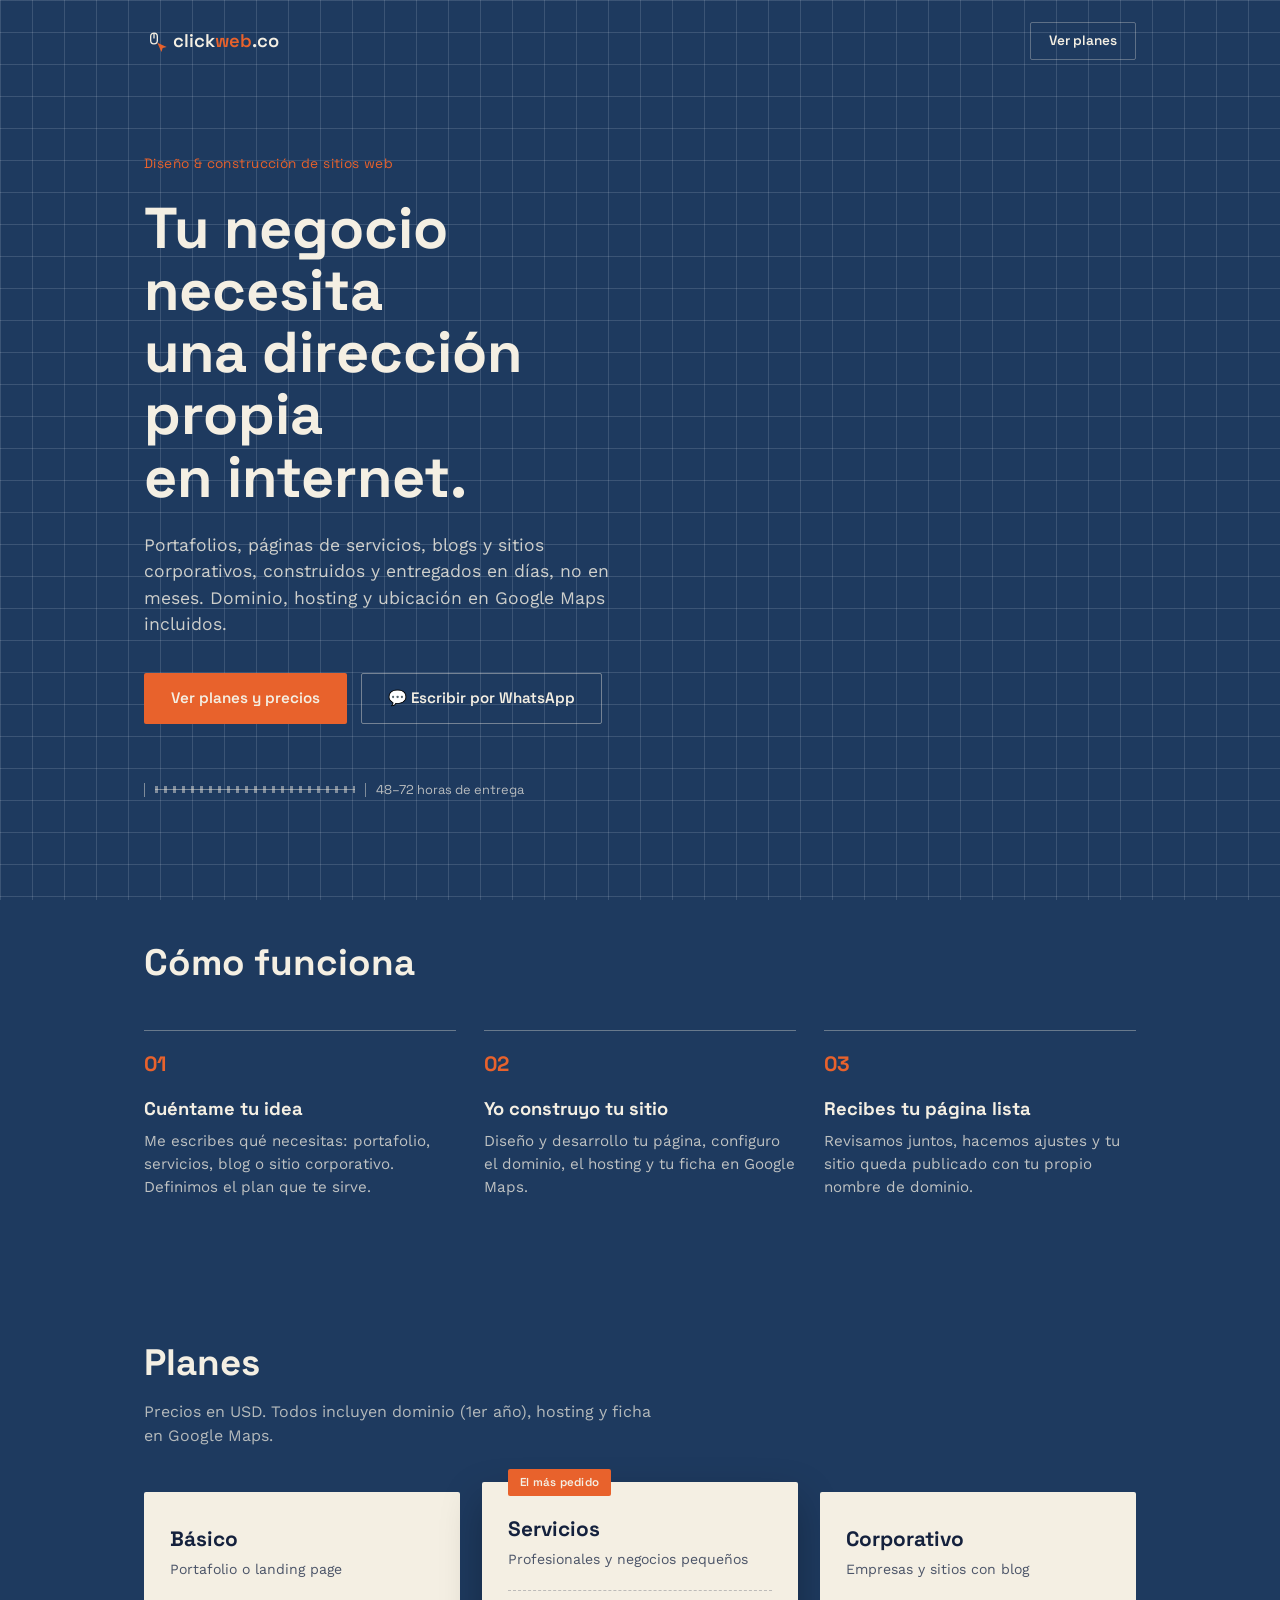
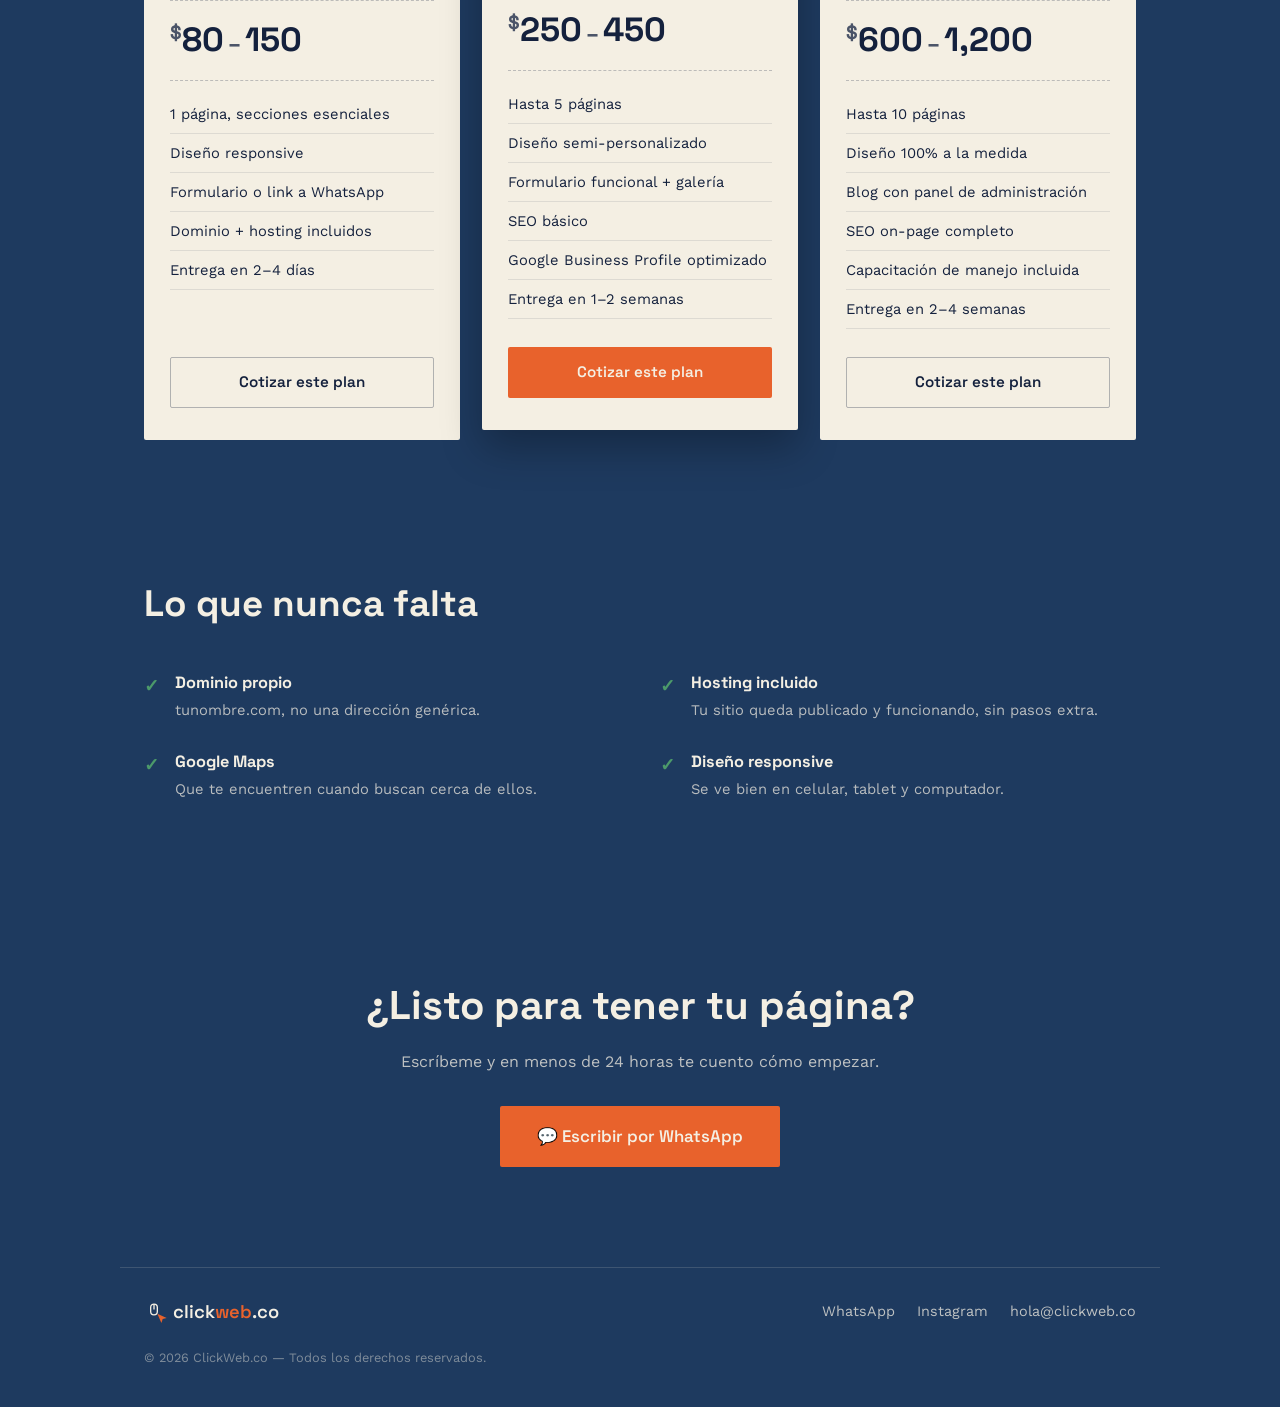
==== index.html @ 4d9b33ad "Add files via upload" ====
<!DOCTYPE html>
<html lang="es">
<head>
<meta charset="UTF-8">
<meta name="viewport" content="width=device-width, initial-scale=1.0">
<title>ClickWeb.co — Tu página web lista en 72 horas</title>
<link rel="preconnect" href="https://fonts.googleapis.com">
<link rel="preconnect" href="https://fonts.gstatic.com" crossorigin>
<link href="https://fonts.googleapis.com/css2?family=Space+Grotesk:wght@400;500;600;700&family=Work+Sans:wght@400;500;600&display=swap" rel="stylesheet">
<link rel="stylesheet" href="style.css">
<script>
  // Ajusta "buenas tardes/días/noches" según la hora del visitante
  // antes de que el navegador abra cualquier link de WhatsApp.
  function saludoSegunHora(){
    var hora = new Date().getHours();
    if (hora < 12) return "buenos días";
    if (hora < 19) return "buenas tardes";
    return "buenas noches";
  }
  document.addEventListener("DOMContentLoaded", function () {
    var saludo = encodeURIComponent(saludoSegunHora());
    document.querySelectorAll('a[href*="wa.me"]').forEach(function (link) {
      link.href = link.href.replace("buenas%20tardes", saludo);
    });
  });
</script>
</head>
<body>

<div class="blueprint-bg"></div>

<header class="site-header">
  <div class="wrap header-inner">
    <div class="brand">
      <span class="brand-mark" aria-hidden="true">
        <svg viewBox="0 0 24 24" width="20" height="20" fill="none" stroke="currentColor" stroke-width="1.6">
          <rect x="8" y="2.5" width="8" height="13" rx="4"/>
          <line x1="12" y1="2.5" x2="12" y2="9"/>
        </svg>
        <svg class="cursor-icon" viewBox="0 0 24 24" width="14" height="14" fill="currentColor">
          <path d="M4 3l7 16 2.2-6.8L20 10.2z"/>
        </svg>
      </span>
      <span class="brand-name">click<span class="brand-dot">web</span>.co</span>
    </div>
    <a href="#planes" class="btn btn-ghost">Ver planes</a>
  </div>
</header>

<main>

  <!-- HERO -->
  <section class="hero wrap">
    <div class="hero-tag">Diseño &amp; construcción de sitios web</div>
    <h1 class="hero-title">
      Tu negocio necesita<br>
      una dirección propia<br>
      en internet.
    </h1>
    <p class="hero-sub">
      Portafolios, páginas de servicios, blogs y sitios corporativos, construidos
      y entregados en días, no en meses. Dominio, hosting y ubicación en
      Google Maps incluidos.
    </p>
    <div class="hero-actions">
      <a href="#planes" class="btn btn-primary">Ver planes y precios</a>
      <a href="https://wa.me/3249858782?text=Hola%2C%20buenas%20tardes%2C%20quiero%20crear%20mi%20p%C3%A1gina%20web%2C%20%C2%BFpodr%C3%ADas%20asesorarme%20o%20ayudarme%20a%20crearla%3F" class="btn btn-outline">💬 Escribir por WhatsApp</a>
    </div>

    <div class="dimension-line">
      <span class="dim-start"></span>
      <span class="dim-track"><span class="dim-fill"></span></span>
      <span class="dim-end"></span>
      <span class="dim-label">48–72 horas de entrega</span>
    </div>
  </section>

  <!-- PROCESO -->
  <section class="process wrap" id="proceso">
    <h2 class="section-title">Cómo funciona</h2>
    <div class="process-grid">
      <div class="process-step">
        <span class="step-num">01</span>
        <h3>Cuéntame tu idea</h3>
        <p>Me escribes qué necesitas: portafolio, servicios, blog o sitio corporativo. Definimos el plan que te sirve.</p>
      </div>
      <div class="process-step">
        <span class="step-num">02</span>
        <h3>Yo construyo tu sitio</h3>
        <p>Diseño y desarrollo tu página, configuro el dominio, el hosting y tu ficha en Google Maps.</p>
      </div>
      <div class="process-step">
        <span class="step-num">03</span>
        <h3>Recibes tu página lista</h3>
        <p>Revisamos juntos, hacemos ajustes y tu sitio queda publicado con tu propio nombre de dominio.</p>
      </div>
    </div>
  </section>

  <!-- PLANES -->
  <section class="plans wrap" id="planes">
    <h2 class="section-title">Planes</h2>
    <p class="section-sub">Precios en USD. Todos incluyen dominio (1er año), hosting y ficha en Google Maps.</p>

    <div class="plans-grid">

      <article class="plan-card">
        <div class="plan-head">
          <h3>Básico</h3>
          <p class="plan-for">Portafolio o landing page</p>
        </div>
        <div class="plan-price"><span class="cur">$</span>80<span class="dash">–</span>150</div>
        <ul class="plan-list">
          <li>1 página, secciones esenciales</li>
          <li>Diseño responsive</li>
          <li>Formulario o link a WhatsApp</li>
          <li>Dominio + hosting incluidos</li>
          <li>Entrega en 2–4 días</li>
        </ul>
        <a href="https://wa.me/3249858782?text=Hola%2C%20buenas%20tardes%2C%20quiero%20saber%20m%C3%A1s%20sobre%20el%20plan%20B%C3%A1sico%20(portafolio%20o%20landing%20page)." class="btn btn-outline plan-cta">Cotizar este plan</a>
      </article>

      <article class="plan-card plan-featured">
        <div class="plan-flag">El más pedido</div>
        <div class="plan-head">
          <h3>Servicios</h3>
          <p class="plan-for">Profesionales y negocios pequeños</p>
        </div>
        <div class="plan-price"><span class="cur">$</span>250<span class="dash">–</span>450</div>
        <ul class="plan-list">
          <li>Hasta 5 páginas</li>
          <li>Diseño semi-personalizado</li>
          <li>Formulario funcional + galería</li>
          <li>SEO básico</li>
          <li>Google Business Profile optimizado</li>
          <li>Entrega en 1–2 semanas</li>
        </ul>
        <a href="https://wa.me/3249858782?text=Hola%2C%20buenas%20tardes%2C%20quiero%20saber%20m%C3%A1s%20sobre%20el%20plan%20Servicios." class="btn btn-primary plan-cta">Cotizar este plan</a>
      </article>

      <article class="plan-card">
        <div class="plan-head">
          <h3>Corporativo</h3>
          <p class="plan-for">Empresas y sitios con blog</p>
        </div>
        <div class="plan-price"><span class="cur">$</span>600<span class="dash">–</span>1,200</div>
        <ul class="plan-list">
          <li>Hasta 10 páginas</li>
          <li>Diseño 100% a la medida</li>
          <li>Blog con panel de administración</li>
          <li>SEO on-page completo</li>
          <li>Capacitación de manejo incluida</li>
          <li>Entrega en 2–4 semanas</li>
        </ul>
        <a href="https://wa.me/3249858782?text=Hola%2C%20buenas%20tardes%2C%20quiero%20saber%20m%C3%A1s%20sobre%20el%20plan%20Corporativo." class="btn btn-outline plan-cta">Cotizar este plan</a>
      </article>

    </div>
  </section>

  <!-- INCLUYE -->
  <section class="includes wrap">
    <h2 class="section-title">Lo que nunca falta</h2>
    <div class="includes-grid">
      <div class="include-item">
        <span class="include-mark">✓</span>
        <div>
          <h4>Dominio propio</h4>
          <p>tunombre.com, no una dirección genérica.</p>
        </div>
      </div>
      <div class="include-item">
        <span class="include-mark">✓</span>
        <div>
          <h4>Hosting incluido</h4>
          <p>Tu sitio queda publicado y funcionando, sin pasos extra.</p>
        </div>
      </div>
      <div class="include-item">
        <span class="include-mark">✓</span>
        <div>
          <h4>Google Maps</h4>
          <p>Que te encuentren cuando buscan cerca de ellos.</p>
        </div>
      </div>
      <div class="include-item">
        <span class="include-mark">✓</span>
        <div>
          <h4>Diseño responsive</h4>
          <p>Se ve bien en celular, tablet y computador.</p>
        </div>
      </div>
    </div>
  </section>

  <!-- CTA FINAL -->
  <section class="final-cta wrap">
    <h2>¿Listo para tener tu página?</h2>
    <p>Escríbeme y en menos de 24 horas te cuento cómo empezar.</p>
    <a href="https://wa.me/3249858782?text=Hola%2C%20buenas%20tardes%2C%20quiero%20crear%20mi%20p%C3%A1gina%20web%2C%20%C2%BFpodr%C3%ADas%20asesorarme%20o%20ayudarme%20a%20crearla%3F" class="btn btn-primary btn-large">💬 Escribir por WhatsApp</a>
  </section>

</main>

<footer class="site-footer wrap">
  <div class="footer-inner">
    <div class="brand">
      <span class="brand-mark" aria-hidden="true">
        <svg viewBox="0 0 24 24" width="20" height="20" fill="none" stroke="currentColor" stroke-width="1.6">
          <rect x="8" y="2.5" width="8" height="13" rx="4"/>
          <line x1="12" y1="2.5" x2="12" y2="9"/>
        </svg>
        <svg class="cursor-icon" viewBox="0 0 24 24" width="14" height="14" fill="currentColor">
          <path d="M4 3l7 16 2.2-6.8L20 10.2z"/>
        </svg>
      </span>
      <span class="brand-name">click<span class="brand-dot">web</span>.co</span>
    </div>
    <div class="footer-links">
      <a href="https://wa.me/3249858782?text=Hola%2C%20buenas%20tardes%2C%20quiero%20crear%20mi%20p%C3%A1gina%20web%2C%20%C2%BFpodr%C3%ADas%20asesorarme%20o%20ayudarme%20a%20crearla%3F">WhatsApp</a>
      <a href="https://instagram.com/clickweb.co">Instagram</a>
      <a href="mailto:hola@clickweb.co">hola@clickweb.co</a>
    </div>
  </div>
  <p class="footer-legal">© 2026 ClickWeb.co — Todos los derechos reservados.</p>
</footer>

</body>
</html>
---- style.css ----
/* ============================================
   Tokens
============================================ */
:root{
  --blue-deep:  #16324D;
  --blue-mid:   #1E3A5F;
  --line-blue:  rgba(234, 242, 250, 0.14);
  --paper:      #F4EFE3;
  --paper-dim:  #E9E1CE;
  --ink:        #14213D;
  --ink-soft:   #4B5468;
  --rust:       #E8622C;
  --rust-dark:  #C94E1D;
  --green:      #4C9A6A;

  --font-display: "Space Grotesk", sans-serif;
  --font-body: "Work Sans", sans-serif;

  --radius: 2px;
}

*{ box-sizing: border-box; }

html{ scroll-behavior: smooth; }

body{
  margin: 0;
  background: var(--blue-mid);
  color: var(--paper);
  font-family: var(--font-body);
  line-height: 1.5;
  -webkit-font-smoothing: antialiased;
}

.wrap{
  max-width: 1040px;
  margin: 0 auto;
  padding: 0 24px;
  position: relative;
}

/* ============================================
   Blueprint grid background
============================================ */
.blueprint-bg{
  position: fixed;
  inset: 0;
  z-index: -1;
  background-color: var(--blue-mid);
  background-image:
    linear-gradient(var(--line-blue) 1px, transparent 1px),
    linear-gradient(90deg, var(--line-blue) 1px, transparent 1px);
  background-size: 32px 32px;
}

/* corner registration mark, reused on cards */
.reg-mark{
  position: absolute;
  width: 14px;
  height: 14px;
  pointer-events: none;
}
.reg-mark::before,
.reg-mark::after{
  content: "";
  position: absolute;
  background: var(--ink-soft);
}
.reg-mark::before{ width: 100%; height: 1px; top: 50%; }
.reg-mark::after{ height: 100%; width: 1px; left: 50%; }

/* ============================================
   Buttons
============================================ */
.btn{
  display: inline-flex;
  align-items: center;
  justify-content: center;
  font-family: var(--font-display);
  font-weight: 600;
  font-size: 0.95rem;
  padding: 13px 26px;
  border-radius: var(--radius);
  text-decoration: none;
  border: 1.5px solid transparent;
  transition: transform 0.15s ease, background 0.15s ease, border-color 0.15s ease;
}
.btn:hover{ transform: translateY(-1px); }

.btn-primary{
  background: var(--rust);
  color: var(--paper);
}
.btn-primary:hover{ background: var(--rust-dark); }

.btn-outline{
  background: transparent;
  color: var(--paper);
  border-color: rgba(244, 239, 227, 0.4);
}
.btn-outline:hover{ border-color: var(--paper); }

.btn-ghost{
  background: transparent;
  color: var(--paper);
  padding: 8px 18px;
  border-color: rgba(244, 239, 227, 0.3);
  font-size: 0.85rem;
}

.btn-large{
  padding: 17px 36px;
  font-size: 1.05rem;
}

/* ============================================
   Header
============================================ */
.site-header{
  padding: 22px 0;
}
.header-inner{
  display: flex;
  align-items: center;
  justify-content: space-between;
}
.brand{
  display: flex;
  align-items: center;
  gap: 9px;
  font-family: var(--font-display);
  font-weight: 600;
  font-size: 1.15rem;
}
.brand-mark{
  position: relative;
  display: inline-flex;
  color: var(--paper);
  flex-shrink: 0;
}
.brand-mark .cursor-icon{
  position: absolute;
  right: -5px;
  bottom: -4px;
  color: var(--rust);
}
.brand-dot{ color: var(--rust); }

/* ============================================
   Hero
============================================ */
.hero{
  padding: 72px 24px 96px;
}
.hero-tag{
  font-family: var(--font-display);
  font-size: 0.85rem;
  color: var(--rust);
  letter-spacing: 0.03em;
  margin-bottom: 22px;
}
.hero-title{
  font-family: var(--font-display);
  font-weight: 700;
  font-size: clamp(2.2rem, 5.5vw, 3.6rem);
  line-height: 1.08;
  margin: 0 0 24px;
  max-width: 14ch;
}
.hero-sub{
  font-size: 1.1rem;
  color: rgba(244, 239, 227, 0.82);
  max-width: 46ch;
  margin: 0 0 36px;
}
.hero-actions{
  display: flex;
  gap: 14px;
  flex-wrap: wrap;
  margin-bottom: 56px;
}

/* dimension line — architectural callout for delivery time */
.dimension-line{
  display: flex;
  align-items: center;
  gap: 10px;
  max-width: 380px;
}
.dim-start, .dim-end{
  width: 1px;
  height: 14px;
  background: rgba(244, 239, 227, 0.45);
  flex-shrink: 0;
}
.dim-track{
  flex: 1;
  height: 1px;
  background: rgba(244, 239, 227, 0.45);
  position: relative;
}
.dim-fill{
  position: absolute;
  left: 0; top: -3px;
  width: 100%;
  height: 7px;
  background-image: repeating-linear-gradient(
    90deg,
    rgba(244,239,227,0.45),
    rgba(244,239,227,0.45) 3px,
    transparent 3px,
    transparent 9px
  );
}
.dim-label{
  font-family: var(--font-display);
  font-size: 0.8rem;
  color: rgba(244, 239, 227, 0.72);
  white-space: nowrap;
}

/* ============================================
   Section titles
============================================ */
.section-title{
  font-family: var(--font-display);
  font-weight: 700;
  font-size: clamp(1.7rem, 3.5vw, 2.3rem);
  margin: 0 0 10px;
}
.section-sub{
  color: rgba(244, 239, 227, 0.7);
  margin: 0 0 44px;
  max-width: 52ch;
}

/* ============================================
   Process
============================================ */
.process{ padding: 40px 24px 96px; }
.process-grid{
  display: grid;
  grid-template-columns: repeat(3, 1fr);
  gap: 28px;
  margin-top: 40px;
}
.process-step{
  border-top: 1.5px solid rgba(244, 239, 227, 0.35);
  padding-top: 18px;
}
.step-num{
  font-family: var(--font-display);
  font-weight: 700;
  font-size: 1.3rem;
  color: var(--rust);
  display: block;
  margin-bottom: 14px;
}
.process-step h3{
  font-family: var(--font-display);
  font-size: 1.15rem;
  margin: 0 0 8px;
}
.process-step p{
  color: rgba(244, 239, 227, 0.75);
  font-size: 0.95rem;
  margin: 0;
}

/* ============================================
   Plans
============================================ */
.plans{ padding: 40px 24px 96px; }
.plans-grid{
  display: grid;
  grid-template-columns: repeat(3, 1fr);
  gap: 22px;
}
.plan-card{
  position: relative;
  background: var(--paper);
  color: var(--ink);
  border-radius: var(--radius);
  padding: 32px 26px;
  display: flex;
  flex-direction: column;
}
.plan-featured{
  background: var(--paper);
  transform: translateY(-10px);
  box-shadow: 0 18px 40px rgba(0,0,0,0.28);
}
.plan-flag{
  position: absolute;
  top: -13px;
  left: 26px;
  background: var(--rust);
  color: var(--paper);
  font-family: var(--font-display);
  font-size: 0.72rem;
  font-weight: 600;
  padding: 5px 12px;
  border-radius: var(--radius);
  letter-spacing: 0.02em;
}
.plan-head h3{
  font-family: var(--font-display);
  font-size: 1.3rem;
  margin: 0 0 4px;
}
.plan-for{
  font-size: 0.88rem;
  color: var(--ink-soft);
  margin: 0 0 20px;
}
.plan-price{
  font-family: var(--font-display);
  font-weight: 700;
  font-size: 2.1rem;
  margin-bottom: 22px;
  border-top: 1.5px dashed rgba(20,33,61,0.25);
  border-bottom: 1.5px dashed rgba(20,33,61,0.25);
  padding: 14px 0;
}
.plan-price .cur{
  font-size: 1.2rem;
  vertical-align: super;
  color: var(--ink-soft);
}
.plan-price .dash{
  font-size: 1.4rem;
  margin: 0 4px;
  color: var(--ink-soft);
}
.plan-list{
  list-style: none;
  margin: 0 0 28px;
  padding: 0;
  flex-grow: 1;
}
.plan-list li{
  font-size: 0.92rem;
  padding: 8px 0;
  border-bottom: 1px solid rgba(20,33,61,0.1);
  color: var(--ink);
}
.plan-list li:first-child{ padding-top: 0; }

.plan-cta{
  width: 100%;
}
.plan-card .btn-outline{
  color: var(--ink);
  border-color: rgba(20,33,61,0.3);
}
.plan-card .btn-outline:hover{ border-color: var(--ink); }

/* ============================================
   Includes
============================================ */
.includes{ padding: 40px 24px 96px; }
.includes-grid{
  display: grid;
  grid-template-columns: repeat(2, 1fr);
  gap: 28px 40px;
  margin-top: 40px;
}
.include-item{
  display: flex;
  gap: 16px;
  align-items: flex-start;
}
.include-mark{
  font-family: var(--font-display);
  color: var(--green);
  font-size: 1.1rem;
  font-weight: 700;
  flex-shrink: 0;
  margin-top: 2px;
}
.include-item h4{
  font-family: var(--font-display);
  font-size: 1.02rem;
  margin: 0 0 4px;
}
.include-item p{
  color: rgba(244, 239, 227, 0.72);
  font-size: 0.92rem;
  margin: 0;
}

/* ============================================
   Final CTA
============================================ */
.final-cta{
  padding: 80px 24px 100px;
  text-align: center;
}
.final-cta h2{
  font-family: var(--font-display);
  font-weight: 700;
  font-size: clamp(1.8rem, 4vw, 2.5rem);
  margin: 0 0 14px;
}
.final-cta p{
  color: rgba(244, 239, 227, 0.75);
  margin: 0 0 32px;
}

/* ============================================
   Footer
============================================ */
.site-footer{
  padding: 30px 24px 40px;
  border-top: 1px solid rgba(244, 239, 227, 0.15);
}
.footer-inner{
  display: flex;
  align-items: center;
  justify-content: space-between;
  flex-wrap: wrap;
  gap: 16px;
}
.footer-links{
  display: flex;
  gap: 22px;
}
.footer-links a{
  color: rgba(244, 239, 227, 0.75);
  text-decoration: none;
  font-size: 0.9rem;
}
.footer-links a:hover{ color: var(--paper); }

.footer-legal{
  margin: 22px 0 0;
  font-size: 0.8rem;
  color: rgba(244, 239, 227, 0.45);
}

/* ============================================
   Responsive
============================================ */
@media (max-width: 860px){
  .process-grid, .plans-grid{
    grid-template-columns: 1fr;
  }
  .plan-featured{ transform: none; }
  .includes-grid{ grid-template-columns: 1fr; }
}

@media (prefers-reduced-motion: reduce){
  *{ transition: none !important; scroll-behavior: auto !important; }
}
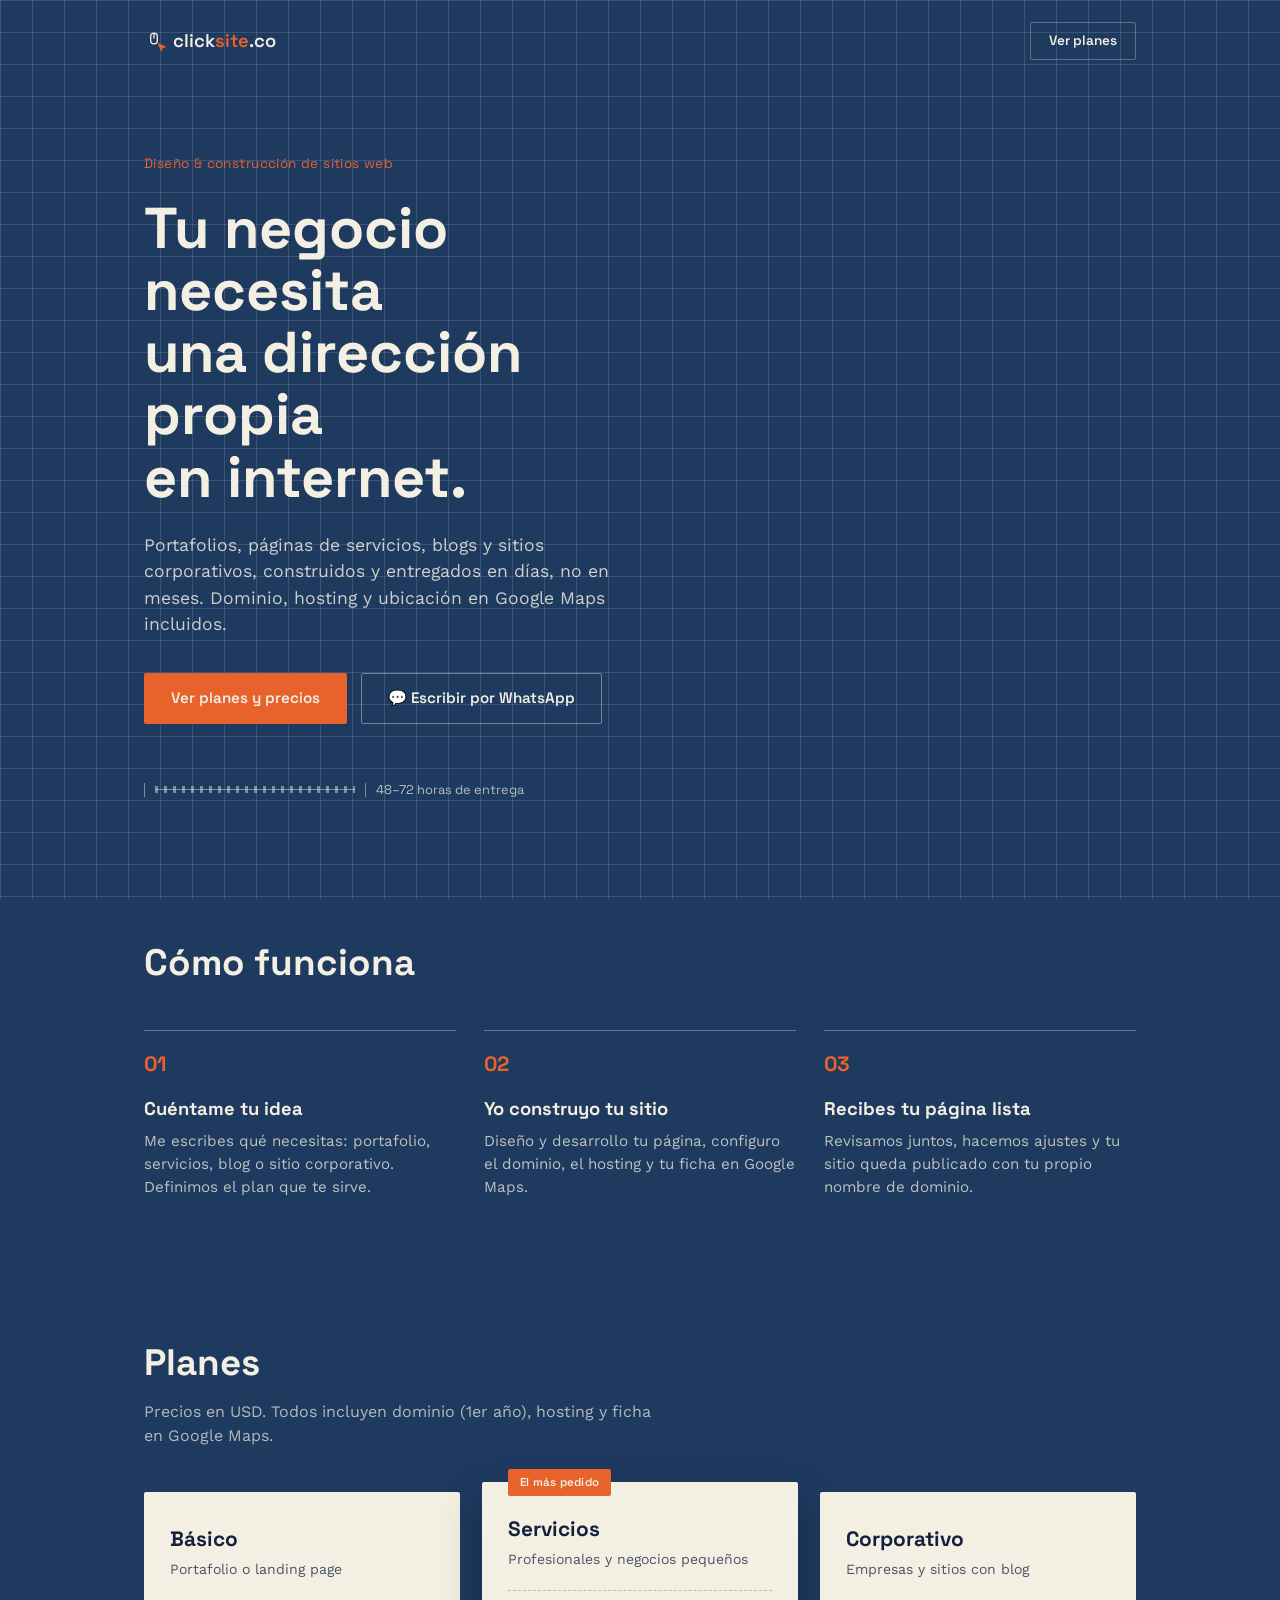
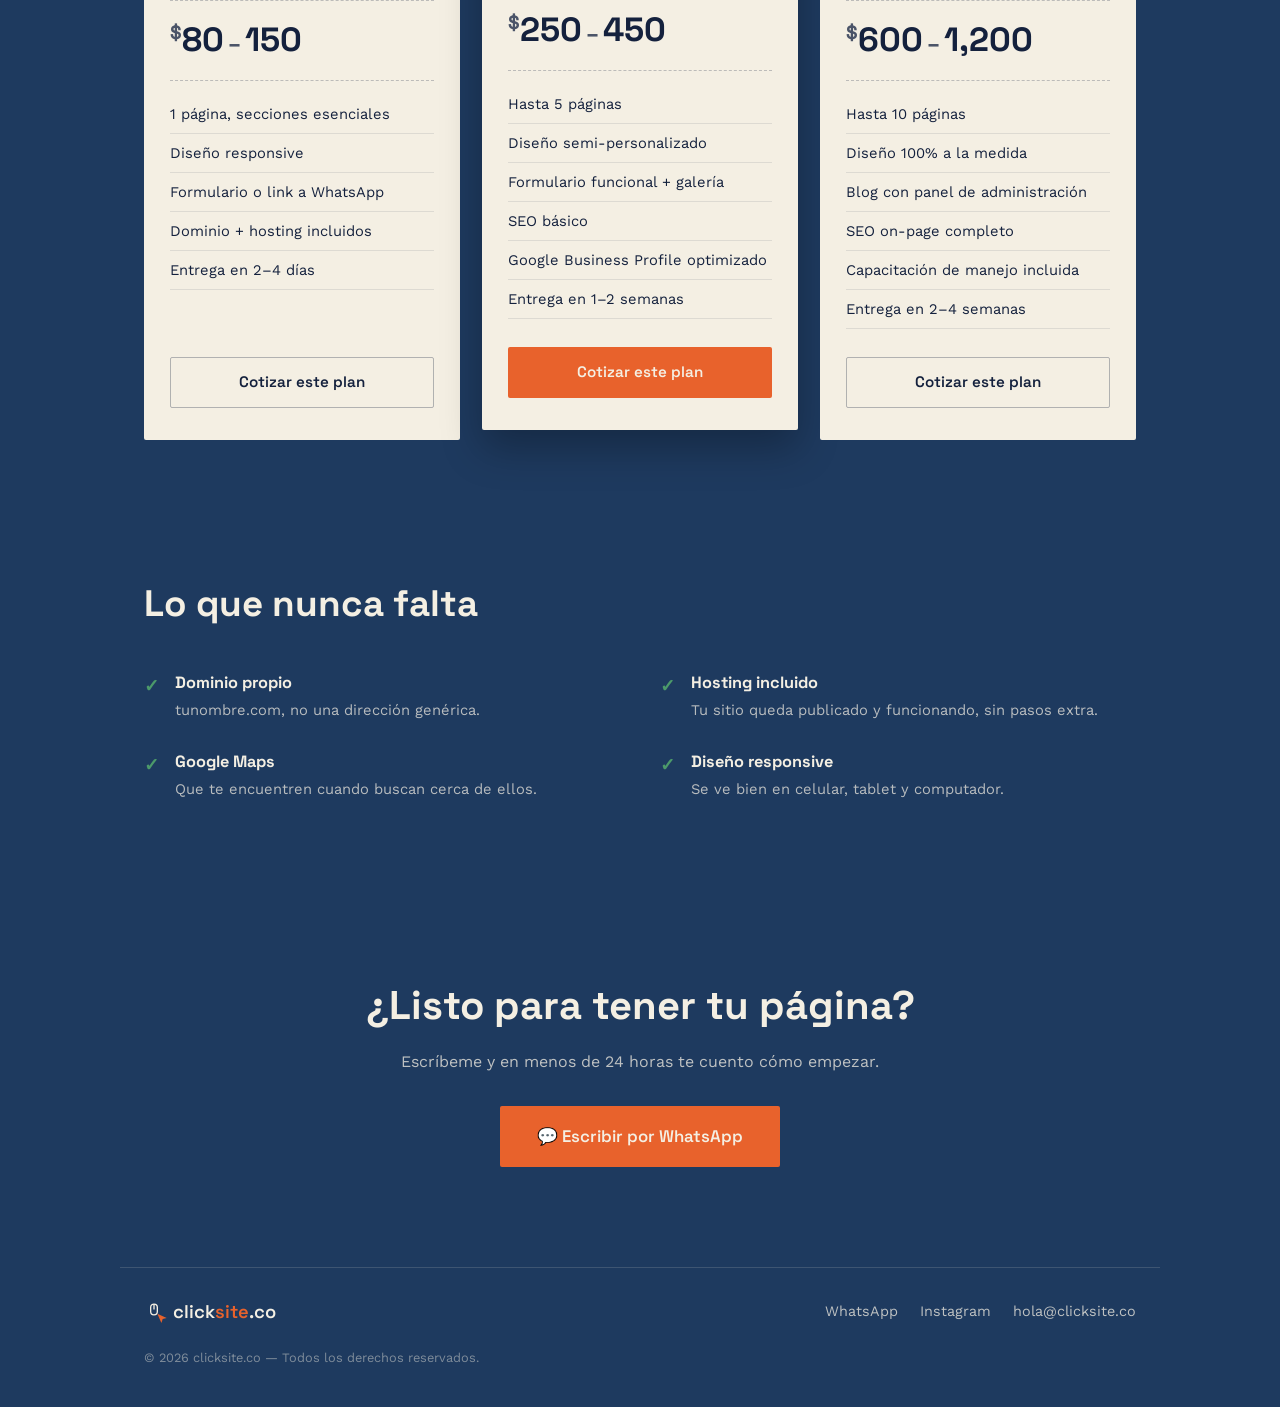
==== commit ddb5db1b: "Update index.html" ====
--- a/index.html
+++ b/index.html
@@ -3,7 +3,7 @@
 <head>
 <meta charset="UTF-8">
 <meta name="viewport" content="width=device-width, initial-scale=1.0">
-<title>ClickWeb.co — Tu página web lista en 72 horas</title>
+<title>clicksite.co — Tu página web lista en 72 horas</title>
 <link rel="preconnect" href="https://fonts.googleapis.com">
 <link rel="preconnect" href="https://fonts.gstatic.com" crossorigin>
 <link href="https://fonts.googleapis.com/css2?family=Space+Grotesk:wght@400;500;600;700&family=Work+Sans:wght@400;500;600&display=swap" rel="stylesheet">
@@ -41,7 +41,7 @@
           <path d="M4 3l7 16 2.2-6.8L20 10.2z"/>
         </svg>
       </span>
-      <span class="brand-name">click<span class="brand-dot">web</span>.co</span>
+      <span class="brand-name">click<span class="brand-dot">site</span>.co</span>
     </div>
     <a href="#planes" class="btn btn-ghost">Ver planes</a>
   </div>
@@ -214,16 +214,16 @@
           <path d="M4 3l7 16 2.2-6.8L20 10.2z"/>
         </svg>
       </span>
-      <span class="brand-name">click<span class="brand-dot">web</span>.co</span>
+      <span class="brand-name">click<span class="brand-dot">site</span>.co</span>
     </div>
     <div class="footer-links">
       <a href="https://wa.me/3249858782?text=Hola%2C%20buenas%20tardes%2C%20quiero%20crear%20mi%20p%C3%A1gina%20web%2C%20%C2%BFpodr%C3%ADas%20asesorarme%20o%20ayudarme%20a%20crearla%3F">WhatsApp</a>
-      <a href="https://instagram.com/clickweb.co">Instagram</a>
-      <a href="mailto:hola@clickweb.co">hola@clickweb.co</a>
+      <a href="https://instagram.com/clicksite.co">Instagram</a>
+      <a href="mailto:hola@clicksite.co">hola@clicksite.co</a>
     </div>
   </div>
-  <p class="footer-legal">© 2026 ClickWeb.co — Todos los derechos reservados.</p>
+  <p class="footer-legal">© 2026 clicksite.co — Todos los derechos reservados.</p>
 </footer>
 
 </body>
-</html>+</html>
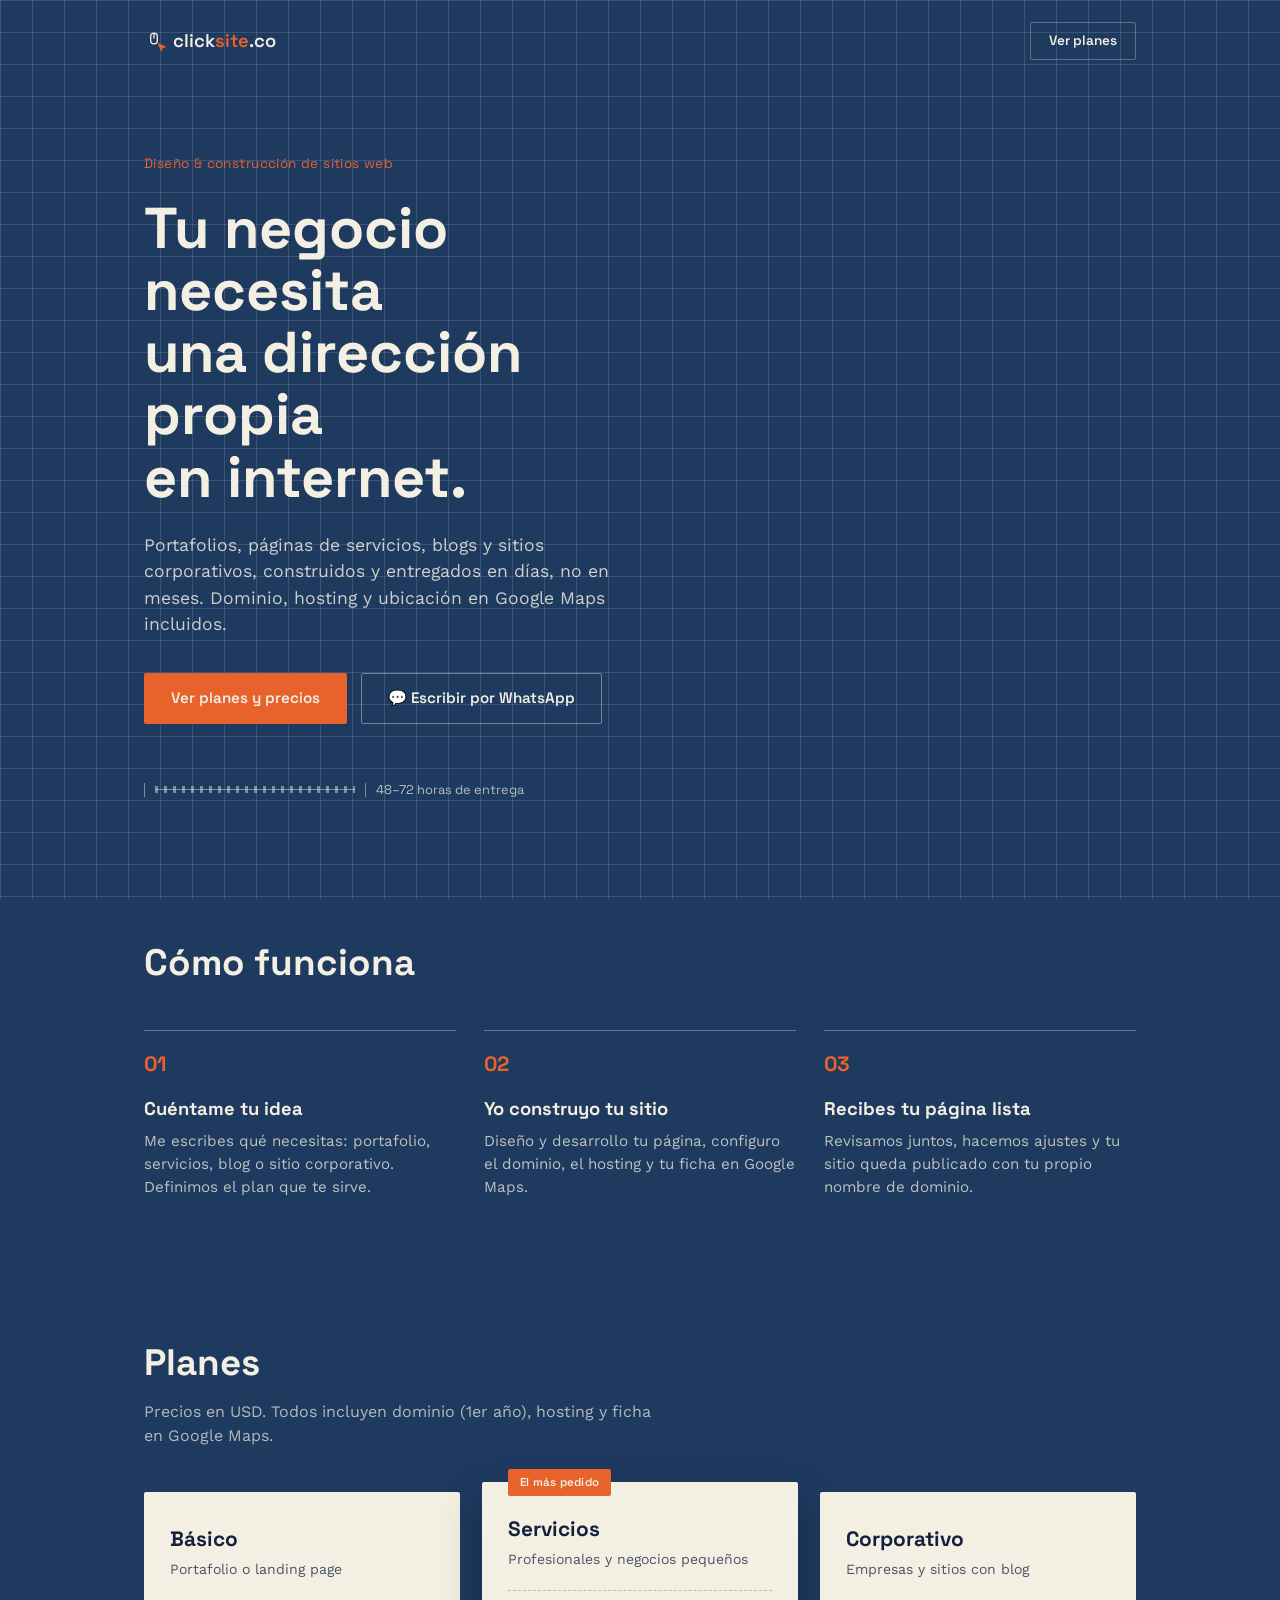
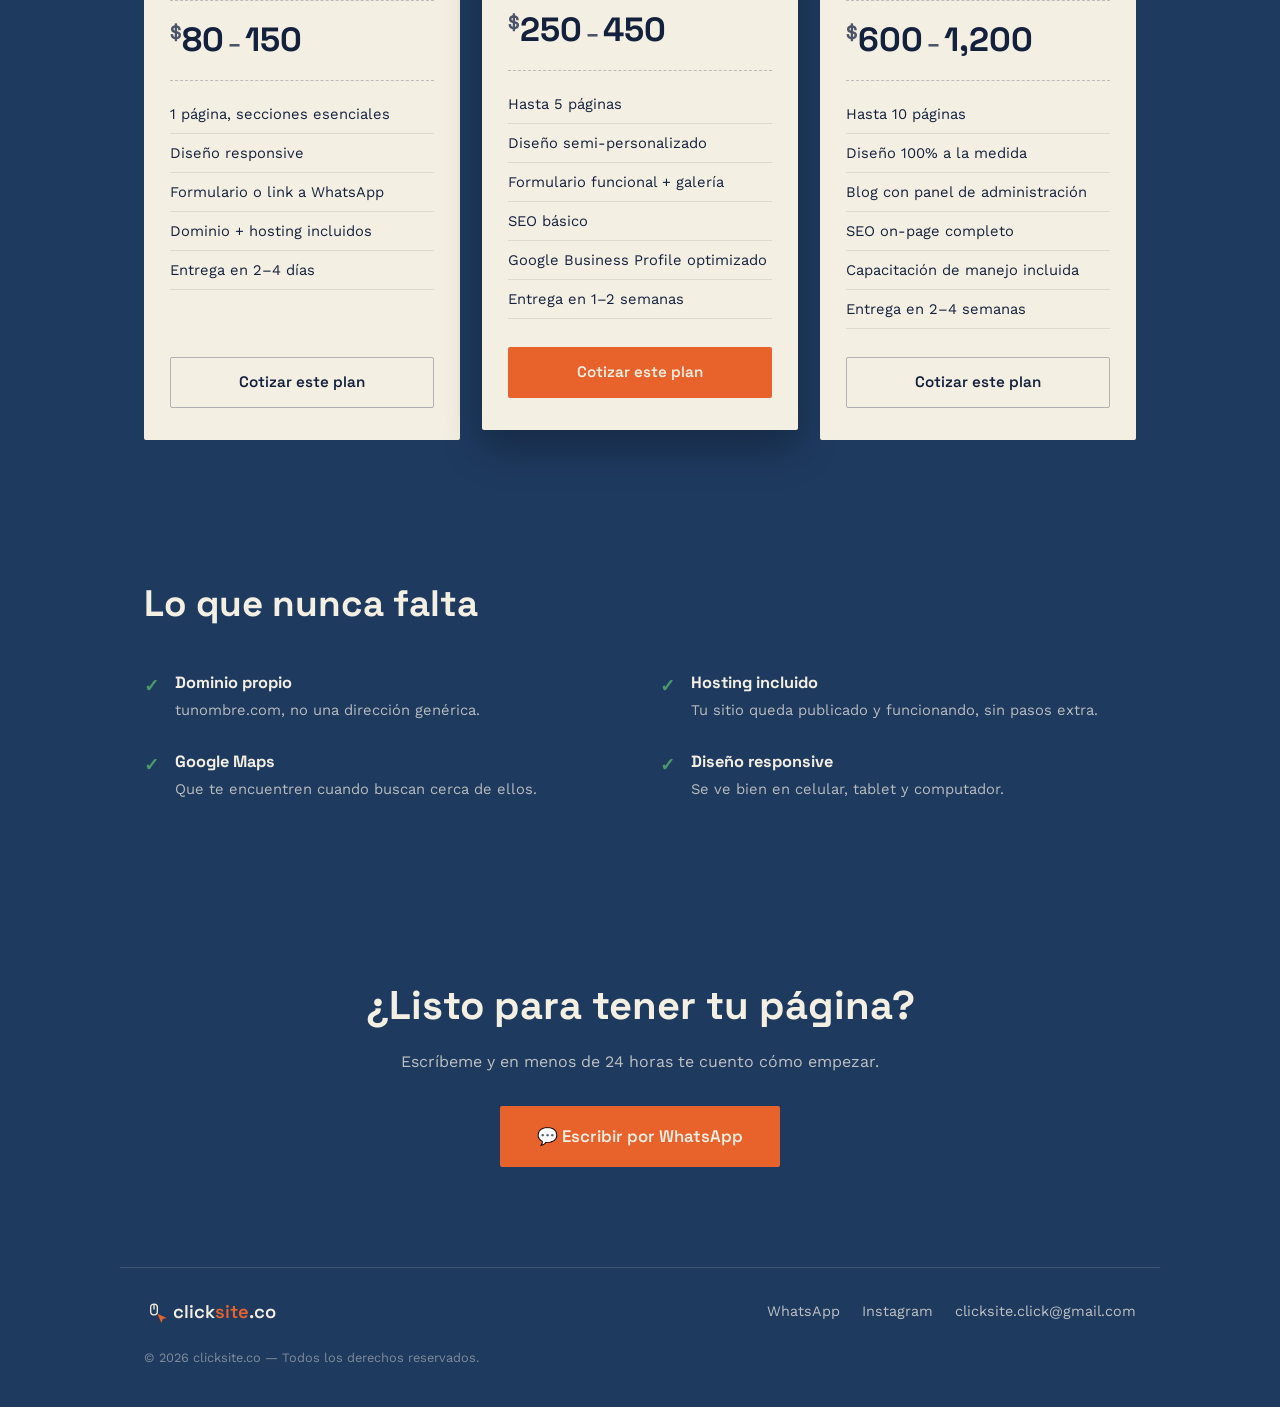
==== commit 4da2536a: "Update index.html" ====
--- a/index.html
+++ b/index.html
@@ -218,8 +218,8 @@
     </div>
     <div class="footer-links">
       <a href="https://wa.me/3249858782?text=Hola%2C%20buenas%20tardes%2C%20quiero%20crear%20mi%20p%C3%A1gina%20web%2C%20%C2%BFpodr%C3%ADas%20asesorarme%20o%20ayudarme%20a%20crearla%3F">WhatsApp</a>
-      <a href="https://instagram.com/clicksite.co">Instagram</a>
-      <a href="mailto:hola@clicksite.co">hola@clicksite.co</a>
+      <a href="https://www.instagram.com/clicksite.click/">Instagram</a>
+      <a href="https://mail.google.com/mail/?view=cm&fs=1&to=clicksite.click@gmail.com">clicksite.click@gmail.com</a>
     </div>
   </div>
   <p class="footer-legal">© 2026 clicksite.co — Todos los derechos reservados.</p>
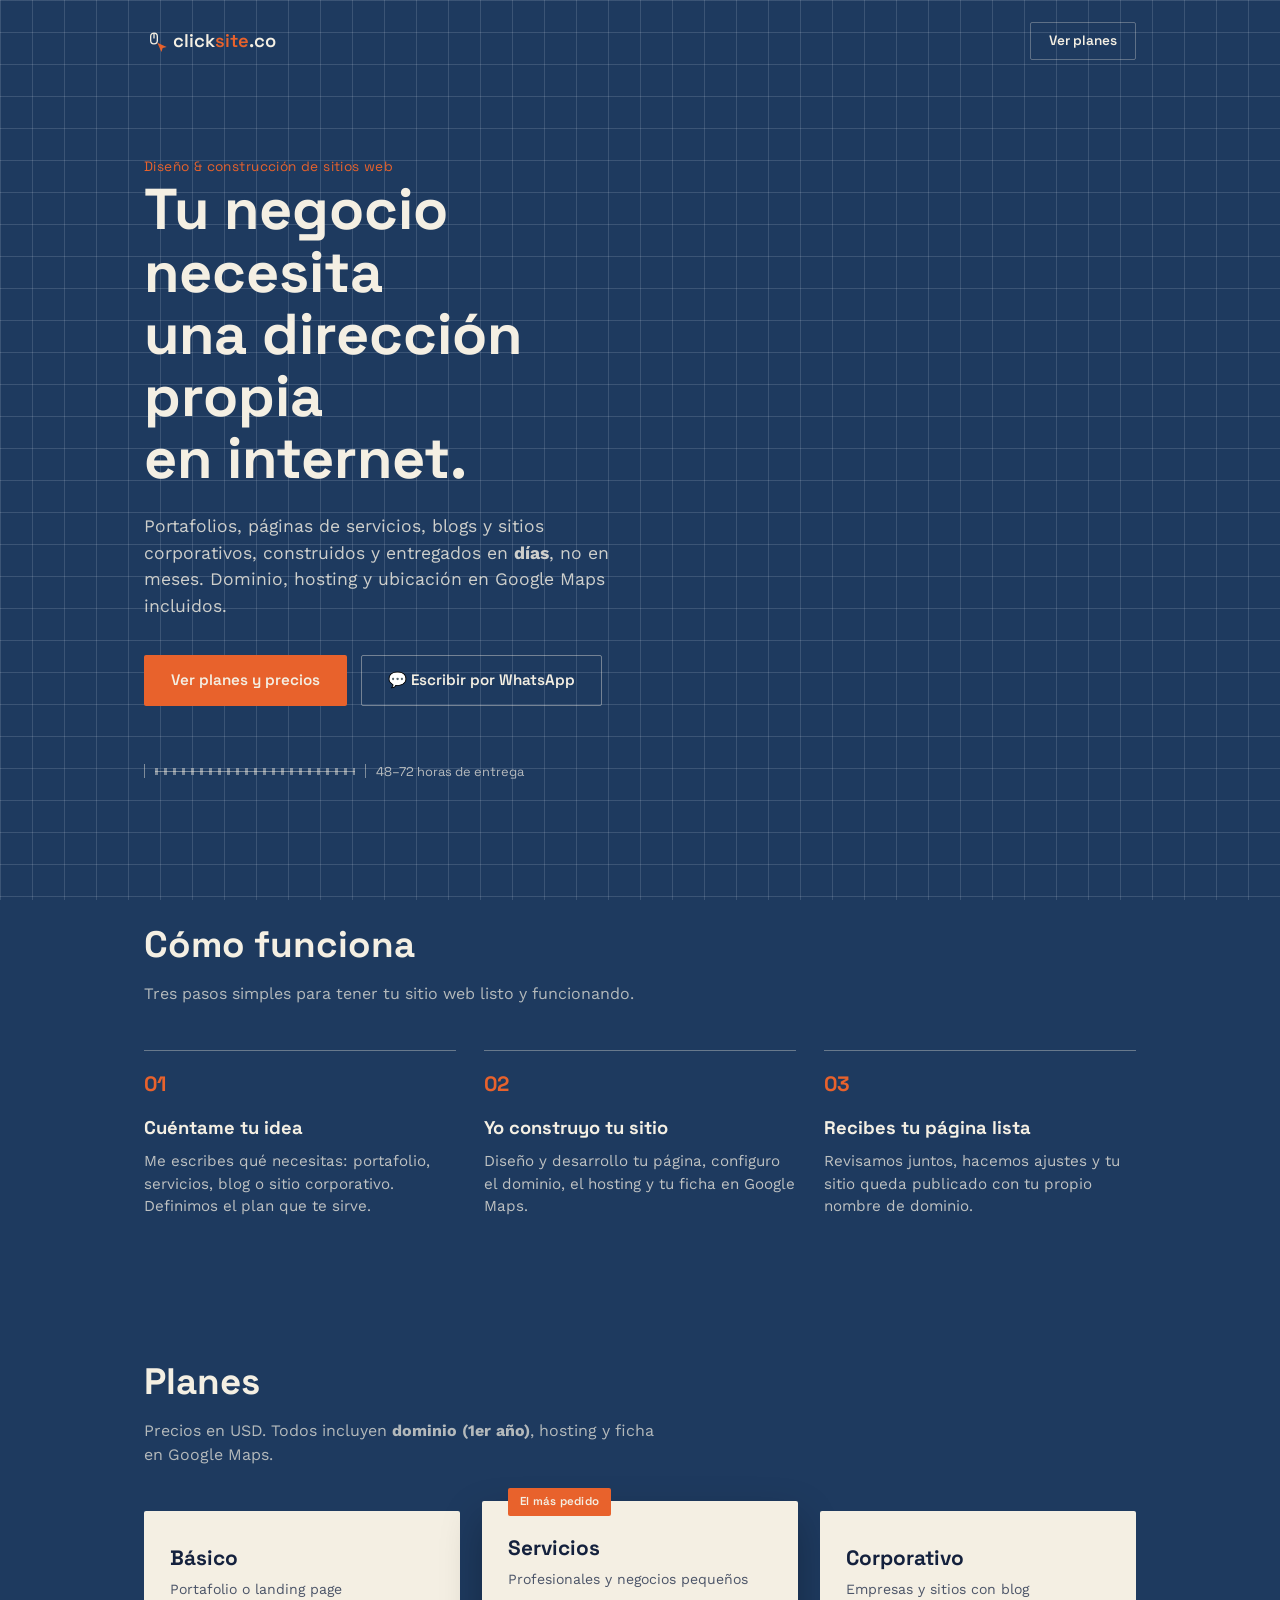
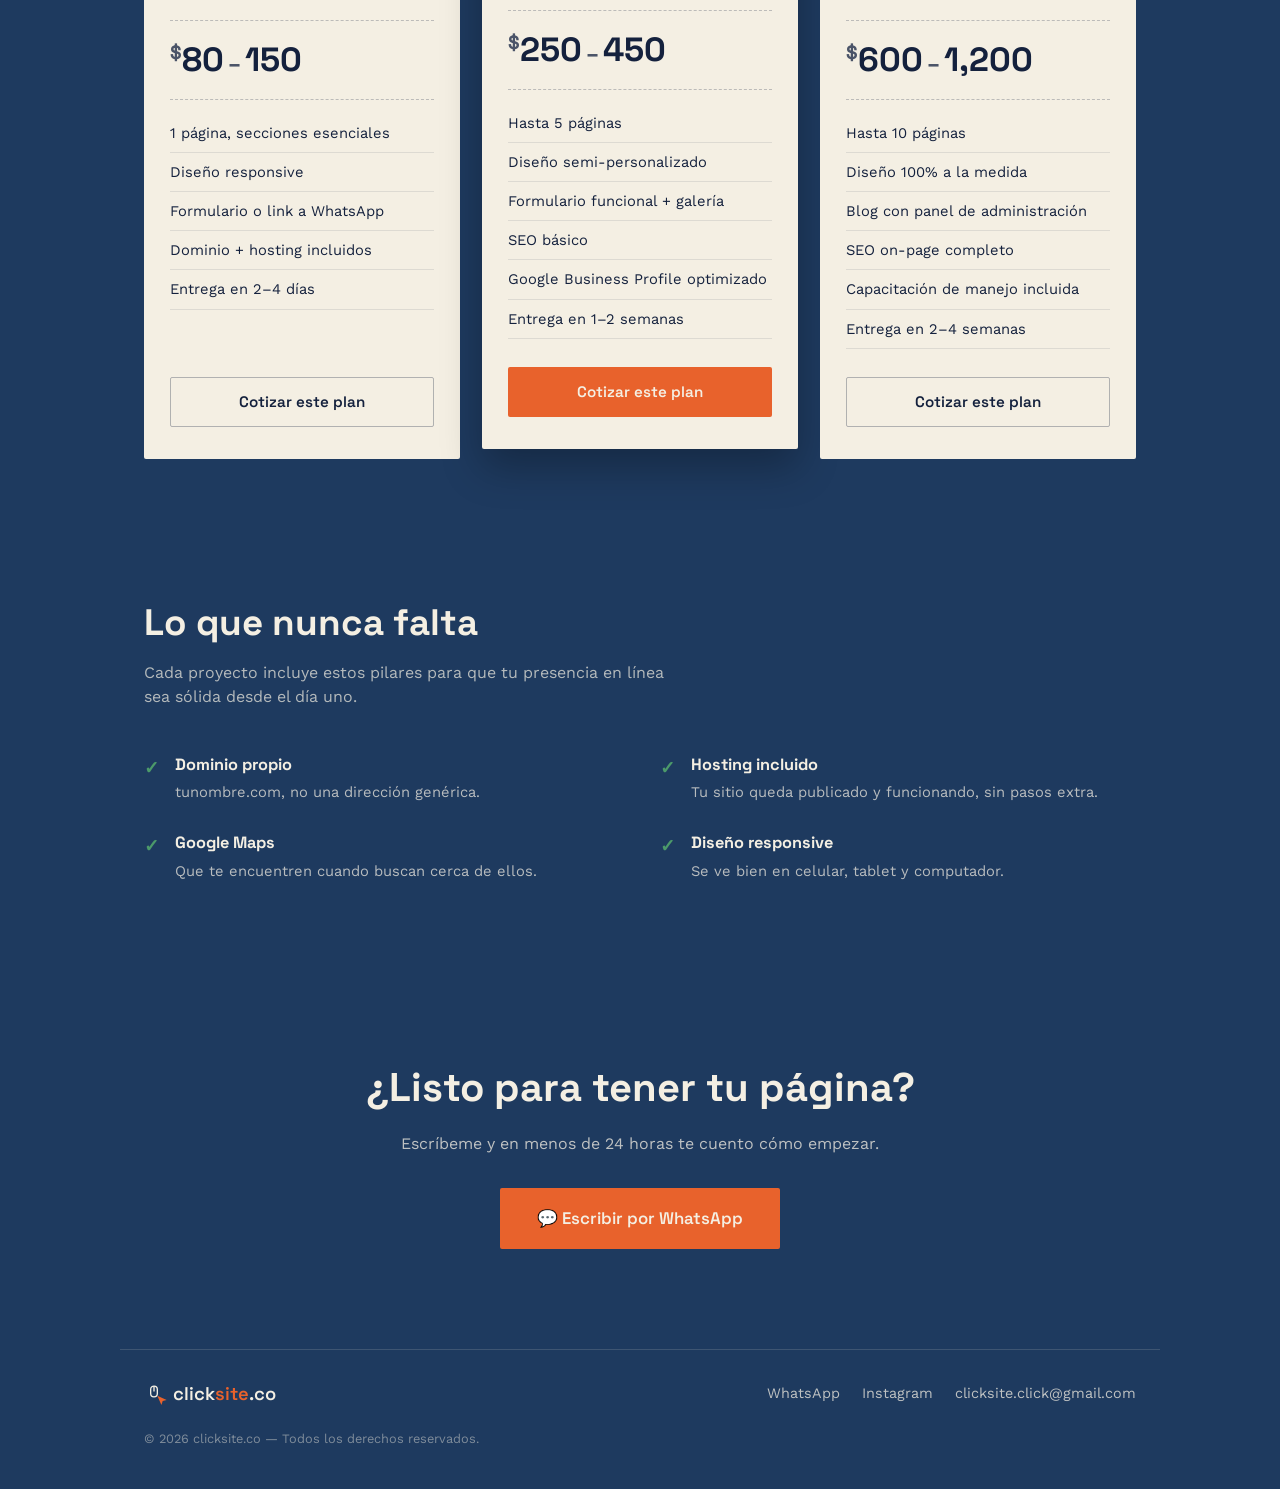
==== commit 2e5f5574: "Refactor index.html structure and content" ====
--- a/index.html
+++ b/index.html
@@ -1,229 +1,238 @@
 <!DOCTYPE html>
 <html lang="es">
 <head>
-<meta charset="UTF-8">
-<meta name="viewport" content="width=device-width, initial-scale=1.0">
-<title>clicksite.co — Tu página web lista en 72 horas</title>
-<link rel="preconnect" href="https://fonts.googleapis.com">
-<link rel="preconnect" href="https://fonts.gstatic.com" crossorigin>
-<link href="https://fonts.googleapis.com/css2?family=Space+Grotesk:wght@400;500;600;700&family=Work+Sans:wght@400;500;600&display=swap" rel="stylesheet">
-<link rel="stylesheet" href="style.css">
-<script>
-  // Ajusta "buenas tardes/días/noches" según la hora del visitante
-  // antes de que el navegador abra cualquier link de WhatsApp.
-  function saludoSegunHora(){
-    var hora = new Date().getHours();
-    if (hora < 12) return "buenos días";
-    if (hora < 19) return "buenas tardes";
-    return "buenas noches";
-  }
-  document.addEventListener("DOMContentLoaded", function () {
-    var saludo = encodeURIComponent(saludoSegunHora());
-    document.querySelectorAll('a[href*="wa.me"]').forEach(function (link) {
-      link.href = link.href.replace("buenas%20tardes", saludo);
-    });
-  });
-</script>
+  <meta charset="UTF-8" />
+  <meta name="viewport" content="width=device-width, initial-scale=1.0" />
+  <title>clicksite.co — Tu página web profesional en 72 horas</title>
+  <link rel="preconnect" href="https://fonts.googleapis.com" />
+  <link rel="preconnect" href="https://fonts.gstatic.com" crossorigin />
+  <link href="https://fonts.googleapis.com/css2?family=Space+Grotesk:wght@400;500;600;700&family=Work+Sans:wght@400;500;600;700&display=swap" rel="stylesheet" />
+  <link rel="stylesheet" href="style.css" />
 </head>
 <body>
 
-<div class="blueprint-bg"></div>
-
-<header class="site-header">
-  <div class="wrap header-inner">
-    <div class="brand">
-      <span class="brand-mark" aria-hidden="true">
-        <svg viewBox="0 0 24 24" width="20" height="20" fill="none" stroke="currentColor" stroke-width="1.6">
-          <rect x="8" y="2.5" width="8" height="13" rx="4"/>
-          <line x1="12" y1="2.5" x2="12" y2="9"/>
-        </svg>
-        <svg class="cursor-icon" viewBox="0 0 24 24" width="14" height="14" fill="currentColor">
-          <path d="M4 3l7 16 2.2-6.8L20 10.2z"/>
-        </svg>
-      </span>
-      <span class="brand-name">click<span class="brand-dot">site</span>.co</span>
+  <div class="blueprint-bg"></div>
+
+  <header class="site-header">
+    <div class="wrap header-inner">
+      <div class="brand">
+        <span class="brand-mark" aria-hidden="true">
+          <svg viewBox="0 0 24 24" width="20" height="20" fill="none" stroke="currentColor" stroke-width="1.6">
+            <rect x="8" y="2.5" width="8" height="13" rx="4" />
+            <line x1="12" y1="2.5" x2="12" y2="9" />
+          </svg>
+          <svg class="cursor-icon" viewBox="0 0 24 24" width="14" height="14" fill="currentColor">
+            <path d="M4 3l7 16 2.2-6.8L20 10.2z" />
+          </svg>
+        </span>
+        <span class="brand-name">click<span class="brand-dot">site</span>.co</span>
+      </div>
+      <a href="#planes" class="btn btn-ghost">Ver planes</a>
     </div>
-    <a href="#planes" class="btn btn-ghost">Ver planes</a>
-  </div>
-</header>
-
-<main>
-
-  <!-- HERO -->
-  <section class="hero wrap">
-    <div class="hero-tag">Diseño &amp; construcción de sitios web</div>
-    <h1 class="hero-title">
-      Tu negocio necesita<br>
-      una dirección propia<br>
-      en internet.
-    </h1>
-    <p class="hero-sub">
-      Portafolios, páginas de servicios, blogs y sitios corporativos, construidos
-      y entregados en días, no en meses. Dominio, hosting y ubicación en
-      Google Maps incluidos.
-    </p>
-    <div class="hero-actions">
-      <a href="#planes" class="btn btn-primary">Ver planes y precios</a>
-      <a href="https://wa.me/3249858782?text=Hola%2C%20buenas%20tardes%2C%20quiero%20crear%20mi%20p%C3%A1gina%20web%2C%20%C2%BFpodr%C3%ADas%20asesorarme%20o%20ayudarme%20a%20crearla%3F" class="btn btn-outline">💬 Escribir por WhatsApp</a>
+  </header>
+
+  <main>
+
+    <!-- HERO -->
+    <section class="hero wrap">
+      <span class="hero-tag">Diseño &amp; construcción de sitios web</span>
+      <h1 class="hero-title">
+        Tu negocio necesita<br />
+        una <span class="highlight">dirección propia</span><br />
+        en internet.
+      </h1>
+      <p class="hero-sub">
+        Portafolios, páginas de servicios, blogs y sitios corporativos, construidos
+        y entregados en <strong>días</strong>, no en meses. Dominio, hosting y ubicación en
+        Google Maps incluidos.
+      </p>
+      <div class="hero-actions">
+        <a href="#planes" class="btn btn-primary">Ver planes y precios</a>
+        <a href="https://wa.me/3249858782?text=Hola%2C%20buenas%20tardes%2C%20quiero%20crear%20mi%20p%C3%A1gina%20web%2C%20%C2%BFpodr%C3%ADas%20asesorarme%20o%20ayudarme%20a%20crearla%3F" class="btn btn-outline">💬 Escribir por WhatsApp</a>
+      </div>
+
+      <div class="dimension-line">
+        <span class="dim-start"></span>
+        <span class="dim-track"><span class="dim-fill"></span></span>
+        <span class="dim-end"></span>
+        <span class="dim-label">48–72 horas de entrega</span>
+      </div>
+    </section>
+
+    <!-- PROCESO -->
+    <section class="process wrap" id="proceso">
+      <div class="section-header">
+        <h2 class="section-title">Cómo funciona</h2>
+        <p class="section-sub">Tres pasos simples para tener tu sitio web listo y funcionando.</p>
+      </div>
+      <div class="process-grid">
+        <div class="process-step">
+          <span class="step-num">01</span>
+          <h3>Cuéntame tu idea</h3>
+          <p>Me escribes qué necesitas: portafolio, servicios, blog o sitio corporativo. Definimos el plan que te sirve.</p>
+        </div>
+        <div class="process-step">
+          <span class="step-num">02</span>
+          <h3>Yo construyo tu sitio</h3>
+          <p>Diseño y desarrollo tu página, configuro el dominio, el hosting y tu ficha en Google Maps.</p>
+        </div>
+        <div class="process-step">
+          <span class="step-num">03</span>
+          <h3>Recibes tu página lista</h3>
+          <p>Revisamos juntos, hacemos ajustes y tu sitio queda publicado con tu propio nombre de dominio.</p>
+        </div>
+      </div>
+    </section>
+
+    <!-- PLANES -->
+    <section class="plans wrap" id="planes">
+      <div class="section-header">
+        <h2 class="section-title">Planes</h2>
+        <p class="section-sub">Precios en USD. Todos incluyen <strong>dominio (1er año)</strong>, hosting y ficha en Google Maps.</p>
+      </div>
+
+      <div class="plans-grid">
+
+        <article class="plan-card">
+          <div class="plan-head">
+            <h3>Básico</h3>
+            <p class="plan-for">Portafolio o landing page</p>
+          </div>
+          <div class="plan-price"><span class="cur">$</span>80<span class="dash">–</span>150</div>
+          <ul class="plan-list">
+            <li>1 página, secciones esenciales</li>
+            <li>Diseño responsive</li>
+            <li>Formulario o link a WhatsApp</li>
+            <li>Dominio + hosting incluidos</li>
+            <li>Entrega en 2–4 días</li>
+          </ul>
+          <a href="https://wa.me/3249858782?text=Hola%2C%20buenas%20tardes%2C%20quiero%20saber%20m%C3%A1s%20sobre%20el%20plan%20B%C3%A1sico%20(portafolio%20o%20landing%20page)." class="btn btn-outline plan-cta">Cotizar este plan</a>
+        </article>
+
+        <article class="plan-card plan-featured">
+          <div class="plan-flag">El más pedido</div>
+          <div class="plan-head">
+            <h3>Servicios</h3>
+            <p class="plan-for">Profesionales y negocios pequeños</p>
+          </div>
+          <div class="plan-price"><span class="cur">$</span>250<span class="dash">–</span>450</div>
+          <ul class="plan-list">
+            <li>Hasta 5 páginas</li>
+            <li>Diseño semi-personalizado</li>
+            <li>Formulario funcional + galería</li>
+            <li>SEO básico</li>
+            <li>Google Business Profile optimizado</li>
+            <li>Entrega en 1–2 semanas</li>
+          </ul>
+          <a href="https://wa.me/3249858782?text=Hola%2C%20buenas%20tardes%2C%20quiero%20saber%20m%C3%A1s%20sobre%20el%20plan%20Servicios." class="btn btn-primary plan-cta">Cotizar este plan</a>
+        </article>
+
+        <article class="plan-card">
+          <div class="plan-head">
+            <h3>Corporativo</h3>
+            <p class="plan-for">Empresas y sitios con blog</p>
+          </div>
+          <div class="plan-price"><span class="cur">$</span>600<span class="dash">–</span>1,200</div>
+          <ul class="plan-list">
+            <li>Hasta 10 páginas</li>
+            <li>Diseño 100% a la medida</li>
+            <li>Blog con panel de administración</li>
+            <li>SEO on-page completo</li>
+            <li>Capacitación de manejo incluida</li>
+            <li>Entrega en 2–4 semanas</li>
+          </ul>
+          <a href="https://wa.me/3249858782?text=Hola%2C%20buenas%20tardes%2C%20quiero%20saber%20m%C3%A1s%20sobre%20el%20plan%20Corporativo." class="btn btn-outline plan-cta">Cotizar este plan</a>
+        </article>
+
+      </div>
+    </section>
+
+    <!-- INCLUYE -->
+    <section class="includes wrap">
+      <div class="section-header">
+        <h2 class="section-title">Lo que nunca falta</h2>
+        <p class="section-sub">Cada proyecto incluye estos pilares para que tu presencia en línea sea sólida desde el día uno.</p>
+      </div>
+      <div class="includes-grid">
+        <div class="include-item">
+          <span class="include-mark">✓</span>
+          <div>
+            <h4>Dominio propio</h4>
+            <p>tunombre.com, no una dirección genérica.</p>
+          </div>
+        </div>
+        <div class="include-item">
+          <span class="include-mark">✓</span>
+          <div>
+            <h4>Hosting incluido</h4>
+            <p>Tu sitio queda publicado y funcionando, sin pasos extra.</p>
+          </div>
+        </div>
+        <div class="include-item">
+          <span class="include-mark">✓</span>
+          <div>
+            <h4>Google Maps</h4>
+            <p>Que te encuentren cuando buscan cerca de ellos.</p>
+          </div>
+        </div>
+        <div class="include-item">
+          <span class="include-mark">✓</span>
+          <div>
+            <h4>Diseño responsive</h4>
+            <p>Se ve bien en celular, tablet y computador.</p>
+          </div>
+        </div>
+      </div>
+    </section>
+
+    <!-- CTA FINAL -->
+    <section class="final-cta wrap">
+      <h2>¿Listo para tener tu página?</h2>
+      <p>Escríbeme y en menos de 24 horas te cuento cómo empezar.</p>
+      <a href="https://wa.me/3249858782?text=Hola%2C%20buenas%20tardes%2C%20quiero%20crear%20mi%20p%C3%A1gina%20web%2C%20%C2%BFpodr%C3%ADas%20asesorarme%20o%20ayudarme%20a%20crearla%3F" class="btn btn-primary btn-large">💬 Escribir por WhatsApp</a>
+    </section>
+
+  </main>
+
+  <footer class="site-footer wrap">
+    <div class="footer-inner">
+      <div class="brand">
+        <span class="brand-mark" aria-hidden="true">
+          <svg viewBox="0 0 24 24" width="20" height="20" fill="none" stroke="currentColor" stroke-width="1.6">
+            <rect x="8" y="2.5" width="8" height="13" rx="4" />
+            <line x1="12" y1="2.5" x2="12" y2="9" />
+          </svg>
+          <svg class="cursor-icon" viewBox="0 0 24 24" width="14" height="14" fill="currentColor">
+            <path d="M4 3l7 16 2.2-6.8L20 10.2z" />
+          </svg>
+        </span>
+        <span class="brand-name">click<span class="brand-dot">site</span>.co</span>
+      </div>
+      <div class="footer-links">
+        <a href="https://wa.me/3249858782?text=Hola%2C%20buenas%20tardes%2C%20quiero%20crear%20mi%20p%C3%A1gina%20web%2C%20%C2%BFpodr%C3%ADas%20asesorarme%20o%20ayudarme%20a%20crearla%3F">WhatsApp</a>
+        <a href="https://www.instagram.com/clicksite.click/">Instagram</a>
+        <a href="https://mail.google.com/mail/?view=cm&fs=1&to=clicksite.click@gmail.com">clicksite.click@gmail.com</a>
+      </div>
     </div>
-
-    <div class="dimension-line">
-      <span class="dim-start"></span>
-      <span class="dim-track"><span class="dim-fill"></span></span>
-      <span class="dim-end"></span>
-      <span class="dim-label">48–72 horas de entrega</span>
-    </div>
-  </section>
-
-  <!-- PROCESO -->
-  <section class="process wrap" id="proceso">
-    <h2 class="section-title">Cómo funciona</h2>
-    <div class="process-grid">
-      <div class="process-step">
-        <span class="step-num">01</span>
-        <h3>Cuéntame tu idea</h3>
-        <p>Me escribes qué necesitas: portafolio, servicios, blog o sitio corporativo. Definimos el plan que te sirve.</p>
-      </div>
-      <div class="process-step">
-        <span class="step-num">02</span>
-        <h3>Yo construyo tu sitio</h3>
-        <p>Diseño y desarrollo tu página, configuro el dominio, el hosting y tu ficha en Google Maps.</p>
-      </div>
-      <div class="process-step">
-        <span class="step-num">03</span>
-        <h3>Recibes tu página lista</h3>
-        <p>Revisamos juntos, hacemos ajustes y tu sitio queda publicado con tu propio nombre de dominio.</p>
-      </div>
-    </div>
-  </section>
-
-  <!-- PLANES -->
-  <section class="plans wrap" id="planes">
-    <h2 class="section-title">Planes</h2>
-    <p class="section-sub">Precios en USD. Todos incluyen dominio (1er año), hosting y ficha en Google Maps.</p>
-
-    <div class="plans-grid">
-
-      <article class="plan-card">
-        <div class="plan-head">
-          <h3>Básico</h3>
-          <p class="plan-for">Portafolio o landing page</p>
-        </div>
-        <div class="plan-price"><span class="cur">$</span>80<span class="dash">–</span>150</div>
-        <ul class="plan-list">
-          <li>1 página, secciones esenciales</li>
-          <li>Diseño responsive</li>
-          <li>Formulario o link a WhatsApp</li>
-          <li>Dominio + hosting incluidos</li>
-          <li>Entrega en 2–4 días</li>
-        </ul>
-        <a href="https://wa.me/3249858782?text=Hola%2C%20buenas%20tardes%2C%20quiero%20saber%20m%C3%A1s%20sobre%20el%20plan%20B%C3%A1sico%20(portafolio%20o%20landing%20page)." class="btn btn-outline plan-cta">Cotizar este plan</a>
-      </article>
-
-      <article class="plan-card plan-featured">
-        <div class="plan-flag">El más pedido</div>
-        <div class="plan-head">
-          <h3>Servicios</h3>
-          <p class="plan-for">Profesionales y negocios pequeños</p>
-        </div>
-        <div class="plan-price"><span class="cur">$</span>250<span class="dash">–</span>450</div>
-        <ul class="plan-list">
-          <li>Hasta 5 páginas</li>
-          <li>Diseño semi-personalizado</li>
-          <li>Formulario funcional + galería</li>
-          <li>SEO básico</li>
-          <li>Google Business Profile optimizado</li>
-          <li>Entrega en 1–2 semanas</li>
-        </ul>
-        <a href="https://wa.me/3249858782?text=Hola%2C%20buenas%20tardes%2C%20quiero%20saber%20m%C3%A1s%20sobre%20el%20plan%20Servicios." class="btn btn-primary plan-cta">Cotizar este plan</a>
-      </article>
-
-      <article class="plan-card">
-        <div class="plan-head">
-          <h3>Corporativo</h3>
-          <p class="plan-for">Empresas y sitios con blog</p>
-        </div>
-        <div class="plan-price"><span class="cur">$</span>600<span class="dash">–</span>1,200</div>
-        <ul class="plan-list">
-          <li>Hasta 10 páginas</li>
-          <li>Diseño 100% a la medida</li>
-          <li>Blog con panel de administración</li>
-          <li>SEO on-page completo</li>
-          <li>Capacitación de manejo incluida</li>
-          <li>Entrega en 2–4 semanas</li>
-        </ul>
-        <a href="https://wa.me/3249858782?text=Hola%2C%20buenas%20tardes%2C%20quiero%20saber%20m%C3%A1s%20sobre%20el%20plan%20Corporativo." class="btn btn-outline plan-cta">Cotizar este plan</a>
-      </article>
-
-    </div>
-  </section>
-
-  <!-- INCLUYE -->
-  <section class="includes wrap">
-    <h2 class="section-title">Lo que nunca falta</h2>
-    <div class="includes-grid">
-      <div class="include-item">
-        <span class="include-mark">✓</span>
-        <div>
-          <h4>Dominio propio</h4>
-          <p>tunombre.com, no una dirección genérica.</p>
-        </div>
-      </div>
-      <div class="include-item">
-        <span class="include-mark">✓</span>
-        <div>
-          <h4>Hosting incluido</h4>
-          <p>Tu sitio queda publicado y funcionando, sin pasos extra.</p>
-        </div>
-      </div>
-      <div class="include-item">
-        <span class="include-mark">✓</span>
-        <div>
-          <h4>Google Maps</h4>
-          <p>Que te encuentren cuando buscan cerca de ellos.</p>
-        </div>
-      </div>
-      <div class="include-item">
-        <span class="include-mark">✓</span>
-        <div>
-          <h4>Diseño responsive</h4>
-          <p>Se ve bien en celular, tablet y computador.</p>
-        </div>
-      </div>
-    </div>
-  </section>
-
-  <!-- CTA FINAL -->
-  <section class="final-cta wrap">
-    <h2>¿Listo para tener tu página?</h2>
-    <p>Escríbeme y en menos de 24 horas te cuento cómo empezar.</p>
-    <a href="https://wa.me/3249858782?text=Hola%2C%20buenas%20tardes%2C%20quiero%20crear%20mi%20p%C3%A1gina%20web%2C%20%C2%BFpodr%C3%ADas%20asesorarme%20o%20ayudarme%20a%20crearla%3F" class="btn btn-primary btn-large">💬 Escribir por WhatsApp</a>
-  </section>
-
-</main>
-
-<footer class="site-footer wrap">
-  <div class="footer-inner">
-    <div class="brand">
-      <span class="brand-mark" aria-hidden="true">
-        <svg viewBox="0 0 24 24" width="20" height="20" fill="none" stroke="currentColor" stroke-width="1.6">
-          <rect x="8" y="2.5" width="8" height="13" rx="4"/>
-          <line x1="12" y1="2.5" x2="12" y2="9"/>
-        </svg>
-        <svg class="cursor-icon" viewBox="0 0 24 24" width="14" height="14" fill="currentColor">
-          <path d="M4 3l7 16 2.2-6.8L20 10.2z"/>
-        </svg>
-      </span>
-      <span class="brand-name">click<span class="brand-dot">site</span>.co</span>
-    </div>
-    <div class="footer-links">
-      <a href="https://wa.me/3249858782?text=Hola%2C%20buenas%20tardes%2C%20quiero%20crear%20mi%20p%C3%A1gina%20web%2C%20%C2%BFpodr%C3%ADas%20asesorarme%20o%20ayudarme%20a%20crearla%3F">WhatsApp</a>
-      <a href="https://www.instagram.com/clicksite.click/">Instagram</a>
-      <a href="https://mail.google.com/mail/?view=cm&fs=1&to=clicksite.click@gmail.com">clicksite.click@gmail.com</a>
-    </div>
-  </div>
-  <p class="footer-legal">© 2026 clicksite.co — Todos los derechos reservados.</p>
-</footer>
+    <p class="footer-legal">© 2026 clicksite.co — Todos los derechos reservados.</p>
+  </footer>
+
+  <script>
+    // Saludo dinámico según la hora
+    function saludoSegunHora() {
+      var hora = new Date().getHours();
+      if (hora < 12) return "buenos días";
+      if (hora < 19) return "buenas tardes";
+      return "buenas noches";
+    }
+
+    document.addEventListener("DOMContentLoaded", function() {
+      var saludo = encodeURIComponent(saludoSegunHora());
+      document.querySelectorAll('a[href*="wa.me"]').forEach(function(link) {
+        link.href = link.href.replace(/buenas%20(tardes|días|noches)/, saludo);
+      });
+    });
+  </script>
 
 </body>
 </html>
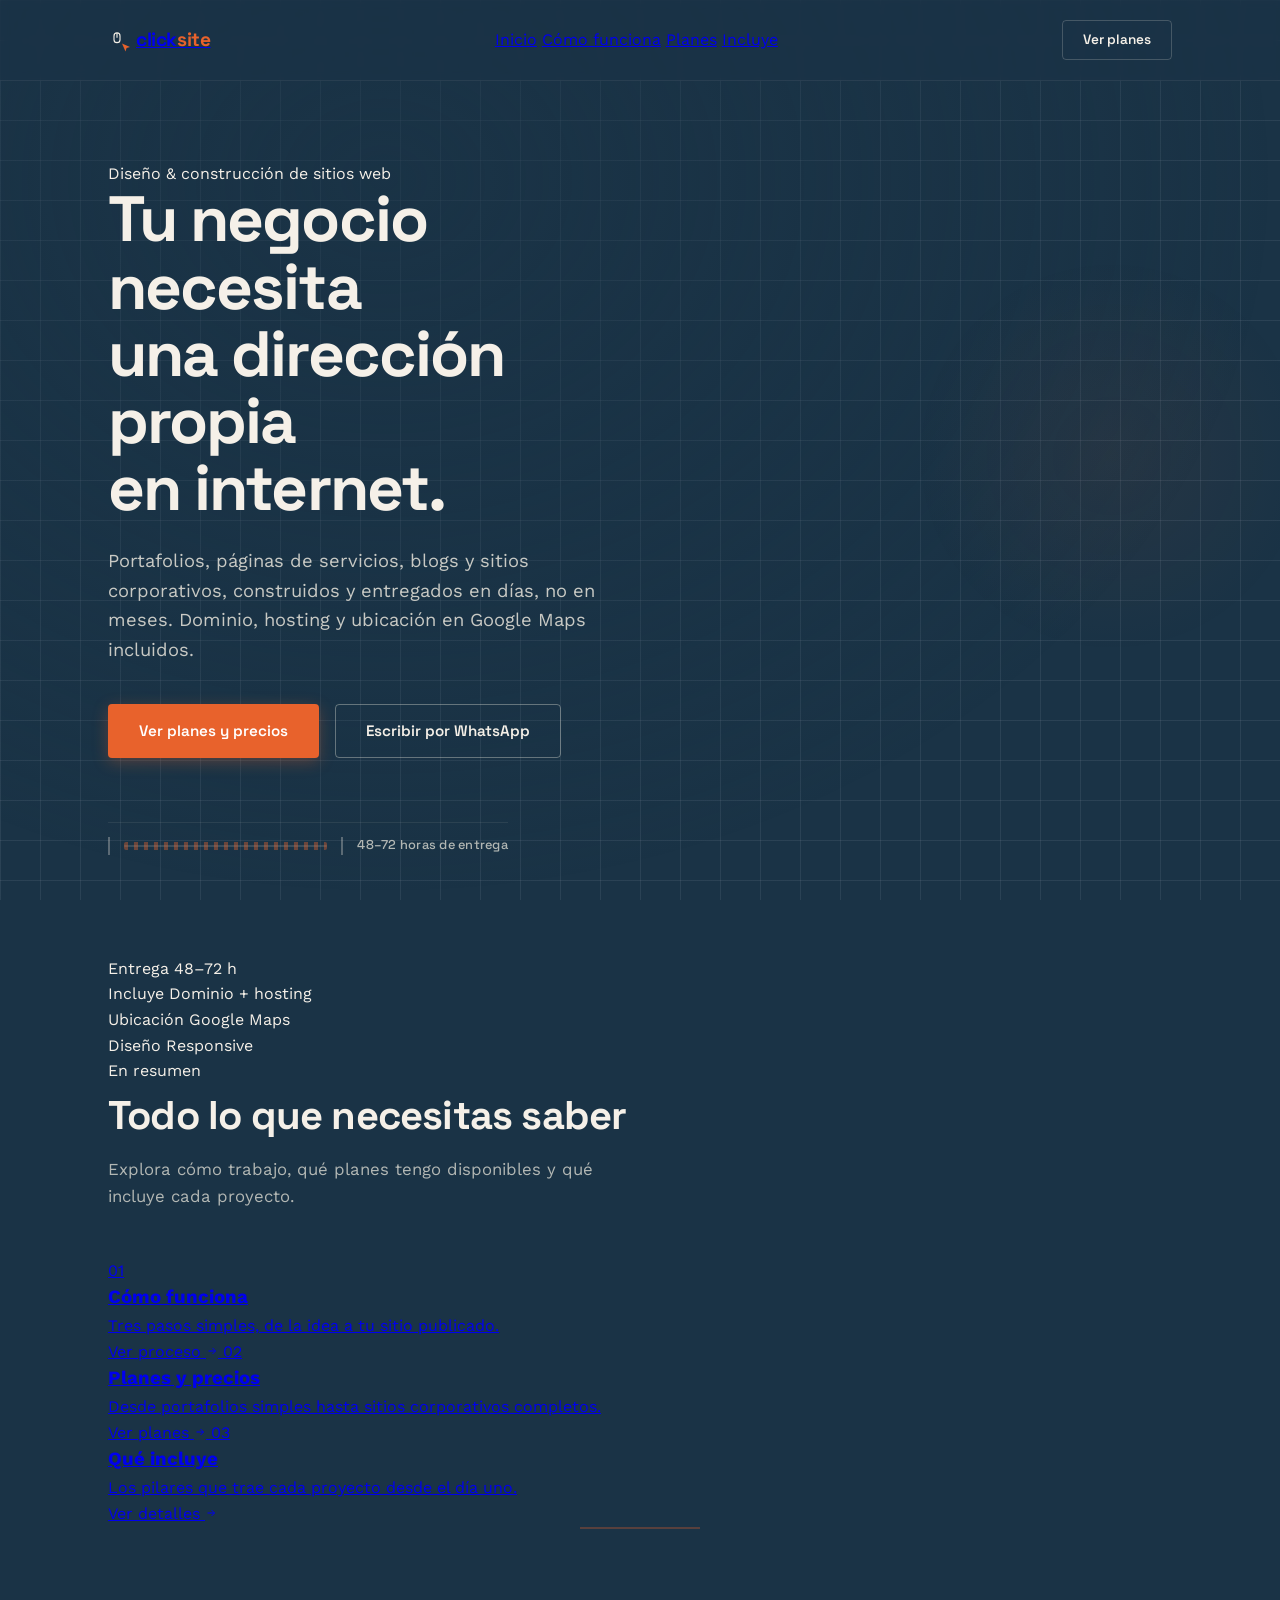
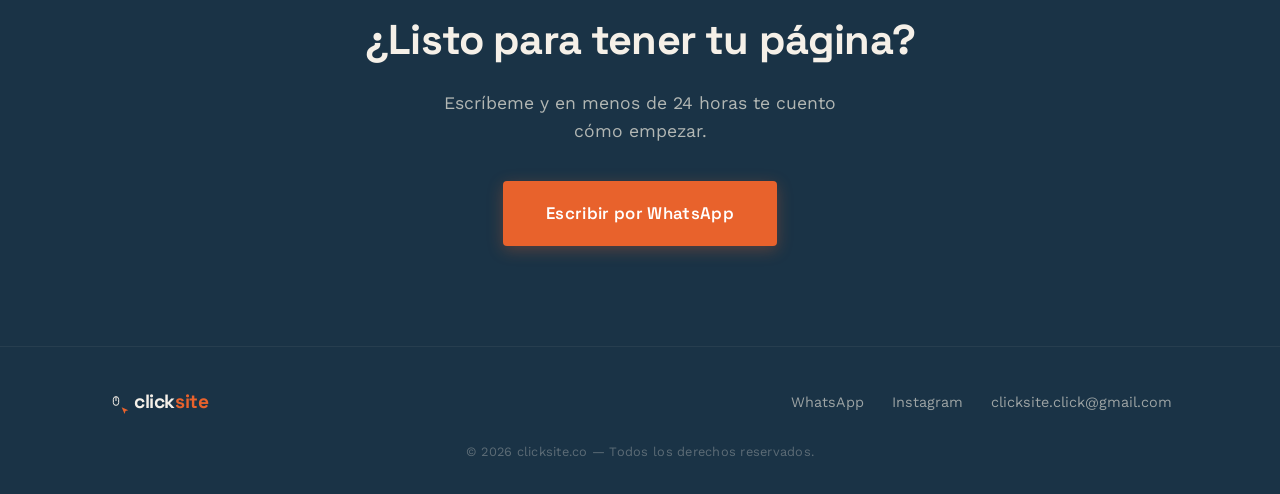
==== commit eedf00a1: "Update index.html" ====
--- a/index.html
+++ b/index.html
@@ -3,10 +3,10 @@
 <head>
   <meta charset="UTF-8" />
   <meta name="viewport" content="width=device-width, initial-scale=1.0" />
-  <title>clicksite.co — Tu página web profesional en 72 horas</title>
+  <title>ClickSite — Tu página web profesional en 72 horas</title>
   <link rel="preconnect" href="https://fonts.googleapis.com" />
   <link rel="preconnect" href="https://fonts.gstatic.com" crossorigin />
-  <link href="https://fonts.googleapis.com/css2?family=Space+Grotesk:wght@400;500;600;700&family=Work+Sans:wght@400;500;600;700&display=swap" rel="stylesheet" />
+  <link href="https://fonts.googleapis.com/css2?family=Space+Grotesk:wght@300;400;500;600&family=Work+Sans:wght@300;400;500&family=IBM+Plex+Mono:wght@400;500&display=swap" rel="stylesheet" />
   <link rel="stylesheet" href="style.css" />
 </head>
 <body>
@@ -15,19 +15,25 @@
 
   <header class="site-header">
     <div class="wrap header-inner">
-      <div class="brand">
+      <a href="index.html" class="brand">
         <span class="brand-mark" aria-hidden="true">
-          <svg viewBox="0 0 24 24" width="20" height="20" fill="none" stroke="currentColor" stroke-width="1.6">
+          <svg viewBox="0 0 24 24" width="18" height="18" fill="none" stroke="currentColor" stroke-width="1.5">
             <rect x="8" y="2.5" width="8" height="13" rx="4" />
             <line x1="12" y1="2.5" x2="12" y2="9" />
           </svg>
-          <svg class="cursor-icon" viewBox="0 0 24 24" width="14" height="14" fill="currentColor">
+          <svg class="cursor-icon" viewBox="0 0 24 24" width="12" height="12" fill="currentColor">
             <path d="M4 3l7 16 2.2-6.8L20 10.2z" />
           </svg>
         </span>
-        <span class="brand-name">click<span class="brand-dot">site</span>.co</span>
-      </div>
-      <a href="#planes" class="btn btn-ghost">Ver planes</a>
+        <span class="brand-name">click<span class="brand-dot">site</span></span>
+      </a>
+      <nav class="main-nav" aria-label="Secciones">
+        <a href="index.html">Inicio</a>
+        <a href="proceso.html">Cómo funciona</a>
+        <a href="planes.html">Planes</a>
+        <a href="incluye.html">Incluye</a>
+      </nav>
+      <a href="planes.html" class="btn btn-ghost">Ver planes</a>
     </div>
   </header>
 
@@ -35,23 +41,23 @@
 
     <!-- HERO -->
     <section class="hero wrap">
-      <span class="hero-tag">Diseño &amp; construcción de sitios web</span>
-      <h1 class="hero-title">
+      <p class="eyebrow reveal" style="--d:0">Diseño &amp; construcción de sitios web</p>
+      <h1 class="hero-title reveal" style="--d:1">
         Tu negocio necesita<br />
-        una <span class="highlight">dirección propia</span><br />
+        una dirección propia<br />
         en internet.
       </h1>
-      <p class="hero-sub">
+      <p class="hero-sub reveal" style="--d:2">
         Portafolios, páginas de servicios, blogs y sitios corporativos, construidos
-        y entregados en <strong>días</strong>, no en meses. Dominio, hosting y ubicación en
+        y entregados en días, no en meses. Dominio, hosting y ubicación en
         Google Maps incluidos.
       </p>
-      <div class="hero-actions">
-        <a href="#planes" class="btn btn-primary">Ver planes y precios</a>
-        <a href="https://wa.me/3249858782?text=Hola%2C%20buenas%20tardes%2C%20quiero%20crear%20mi%20p%C3%A1gina%20web%2C%20%C2%BFpodr%C3%ADas%20asesorarme%20o%20ayudarme%20a%20crearla%3F" class="btn btn-outline">💬 Escribir por WhatsApp</a>
+      <div class="hero-actions reveal" style="--d:3">
+        <a href="planes.html" class="btn btn-primary">Ver planes y precios</a>
+        <a href="https://wa.me/3249858782?text=Hola%2C%20buenas%20tardes%2C%20quiero%20crear%20mi%20p%C3%A1gina%20web%2C%20%C2%BFpodr%C3%ADas%20asesorarme%20o%20ayudarme%20a%20crearla%3F" class="btn btn-outline">Escribir por WhatsApp</a>
       </div>
 
-      <div class="dimension-line">
+      <div class="dimension-line reveal" style="--d:4">
         <span class="dim-start"></span>
         <span class="dim-track"><span class="dim-fill"></span></span>
         <span class="dim-end"></span>
@@ -59,155 +65,87 @@
       </div>
     </section>
 
-    <!-- PROCESO -->
-    <section class="process wrap" id="proceso">
-      <div class="section-header">
-        <h2 class="section-title">Cómo funciona</h2>
-        <p class="section-sub">Tres pasos simples para tener tu sitio web listo y funcionando.</p>
-      </div>
-      <div class="process-grid">
-        <div class="process-step">
-          <span class="step-num">01</span>
-          <h3>Cuéntame tu idea</h3>
-          <p>Me escribes qué necesitas: portafolio, servicios, blog o sitio corporativo. Definimos el plan que te sirve.</p>
+    <!-- FICHA TÉCNICA -->
+    <div class="specsheet">
+      <div class="wrap specsheet-grid">
+        <div class="spec-item">
+          <span class="spec-label">Entrega</span>
+          <span class="spec-value">48–72 h</span>
         </div>
-        <div class="process-step">
-          <span class="step-num">02</span>
-          <h3>Yo construyo tu sitio</h3>
-          <p>Diseño y desarrollo tu página, configuro el dominio, el hosting y tu ficha en Google Maps.</p>
+        <div class="spec-item">
+          <span class="spec-label">Incluye</span>
+          <span class="spec-value">Dominio + hosting</span>
         </div>
-        <div class="process-step">
-          <span class="step-num">03</span>
-          <h3>Recibes tu página lista</h3>
-          <p>Revisamos juntos, hacemos ajustes y tu sitio queda publicado con tu propio nombre de dominio.</p>
+        <div class="spec-item">
+          <span class="spec-label">Ubicación</span>
+          <span class="spec-value">Google Maps</span>
+        </div>
+        <div class="spec-item">
+          <span class="spec-label">Diseño</span>
+          <span class="spec-value">Responsive</span>
         </div>
       </div>
-    </section>
+    </div>
 
-    <!-- PLANES -->
-    <section class="plans wrap" id="planes">
-      <div class="section-header">
-        <h2 class="section-title">Planes</h2>
-        <p class="section-sub">Precios en USD. Todos incluyen <strong>dominio (1er año)</strong>, hosting y ficha en Google Maps.</p>
+    <!-- TEASER DE PÁGINAS -->
+    <section class="wrap">
+      <div class="section-header reveal-scroll">
+        <p class="eyebrow">En resumen</p>
+        <h2 class="section-title">Todo lo que necesitas saber</h2>
+        <p class="section-sub">Explora cómo trabajo, qué planes tengo disponibles y qué incluye cada proyecto.</p>
       </div>
-
-      <div class="plans-grid">
-
-        <article class="plan-card">
-          <div class="plan-head">
-            <h3>Básico</h3>
-            <p class="plan-for">Portafolio o landing page</p>
-          </div>
-          <div class="plan-price"><span class="cur">$</span>80<span class="dash">–</span>150</div>
-          <ul class="plan-list">
-            <li>1 página, secciones esenciales</li>
-            <li>Diseño responsive</li>
-            <li>Formulario o link a WhatsApp</li>
-            <li>Dominio + hosting incluidos</li>
-            <li>Entrega en 2–4 días</li>
-          </ul>
-          <a href="https://wa.me/3249858782?text=Hola%2C%20buenas%20tardes%2C%20quiero%20saber%20m%C3%A1s%20sobre%20el%20plan%20B%C3%A1sico%20(portafolio%20o%20landing%20page)." class="btn btn-outline plan-cta">Cotizar este plan</a>
-        </article>
-
-        <article class="plan-card plan-featured">
-          <div class="plan-flag">El más pedido</div>
-          <div class="plan-head">
-            <h3>Servicios</h3>
-            <p class="plan-for">Profesionales y negocios pequeños</p>
-          </div>
-          <div class="plan-price"><span class="cur">$</span>250<span class="dash">–</span>450</div>
-          <ul class="plan-list">
-            <li>Hasta 5 páginas</li>
-            <li>Diseño semi-personalizado</li>
-            <li>Formulario funcional + galería</li>
-            <li>SEO básico</li>
-            <li>Google Business Profile optimizado</li>
-            <li>Entrega en 1–2 semanas</li>
-          </ul>
-          <a href="https://wa.me/3249858782?text=Hola%2C%20buenas%20tardes%2C%20quiero%20saber%20m%C3%A1s%20sobre%20el%20plan%20Servicios." class="btn btn-primary plan-cta">Cotizar este plan</a>
-        </article>
-
-        <article class="plan-card">
-          <div class="plan-head">
-            <h3>Corporativo</h3>
-            <p class="plan-for">Empresas y sitios con blog</p>
-          </div>
-          <div class="plan-price"><span class="cur">$</span>600<span class="dash">–</span>1,200</div>
-          <ul class="plan-list">
-            <li>Hasta 10 páginas</li>
-            <li>Diseño 100% a la medida</li>
-            <li>Blog con panel de administración</li>
-            <li>SEO on-page completo</li>
-            <li>Capacitación de manejo incluida</li>
-            <li>Entrega en 2–4 semanas</li>
-          </ul>
-          <a href="https://wa.me/3249858782?text=Hola%2C%20buenas%20tardes%2C%20quiero%20saber%20m%C3%A1s%20sobre%20el%20plan%20Corporativo." class="btn btn-outline plan-cta">Cotizar este plan</a>
-        </article>
-
-      </div>
-    </section>
-
-    <!-- INCLUYE -->
-    <section class="includes wrap">
-      <div class="section-header">
-        <h2 class="section-title">Lo que nunca falta</h2>
-        <p class="section-sub">Cada proyecto incluye estos pilares para que tu presencia en línea sea sólida desde el día uno.</p>
-      </div>
-      <div class="includes-grid">
-        <div class="include-item">
-          <span class="include-mark">✓</span>
-          <div>
-            <h4>Dominio propio</h4>
-            <p>tunombre.com, no una dirección genérica.</p>
-          </div>
-        </div>
-        <div class="include-item">
-          <span class="include-mark">✓</span>
-          <div>
-            <h4>Hosting incluido</h4>
-            <p>Tu sitio queda publicado y funcionando, sin pasos extra.</p>
-          </div>
-        </div>
-        <div class="include-item">
-          <span class="include-mark">✓</span>
-          <div>
-            <h4>Google Maps</h4>
-            <p>Que te encuentren cuando buscan cerca de ellos.</p>
-          </div>
-        </div>
-        <div class="include-item">
-          <span class="include-mark">✓</span>
-          <div>
-            <h4>Diseño responsive</h4>
-            <p>Se ve bien en celular, tablet y computador.</p>
-          </div>
-        </div>
+      <div class="teaser-grid">
+        <a href="proceso.html" class="teaser-card reveal-scroll" style="--rd:0s">
+          <span class="teaser-num">01</span>
+          <h3>Cómo funciona</h3>
+          <p>Tres pasos simples, de la idea a tu sitio publicado.</p>
+          <span class="teaser-link">Ver proceso
+            <svg width="12" height="12" viewBox="0 0 24 24" fill="none" stroke="currentColor" stroke-width="2"><path d="M5 12h14M13 6l6 6-6 6"/></svg>
+          </span>
+        </a>
+        <a href="planes.html" class="teaser-card reveal-scroll" style="--rd:0.12s">
+          <span class="teaser-num">02</span>
+          <h3>Planes y precios</h3>
+          <p>Desde portafolios simples hasta sitios corporativos completos.</p>
+          <span class="teaser-link">Ver planes
+            <svg width="12" height="12" viewBox="0 0 24 24" fill="none" stroke="currentColor" stroke-width="2"><path d="M5 12h14M13 6l6 6-6 6"/></svg>
+          </span>
+        </a>
+        <a href="incluye.html" class="teaser-card reveal-scroll" style="--rd:0.24s">
+          <span class="teaser-num">03</span>
+          <h3>Qué incluye</h3>
+          <p>Los pilares que trae cada proyecto desde el día uno.</p>
+          <span class="teaser-link">Ver detalles
+            <svg width="12" height="12" viewBox="0 0 24 24" fill="none" stroke="currentColor" stroke-width="2"><path d="M5 12h14M13 6l6 6-6 6"/></svg>
+          </span>
+        </a>
       </div>
     </section>
 
     <!-- CTA FINAL -->
-    <section class="final-cta wrap">
+    <section class="final-cta wrap reveal-scroll">
+      <span class="final-rule" aria-hidden="true"></span>
       <h2>¿Listo para tener tu página?</h2>
       <p>Escríbeme y en menos de 24 horas te cuento cómo empezar.</p>
-      <a href="https://wa.me/3249858782?text=Hola%2C%20buenas%20tardes%2C%20quiero%20crear%20mi%20p%C3%A1gina%20web%2C%20%C2%BFpodr%C3%ADas%20asesorarme%20o%20ayudarme%20a%20crearla%3F" class="btn btn-primary btn-large">💬 Escribir por WhatsApp</a>
+      <a href="https://wa.me/3249858782?text=Hola%2C%20buenas%20tardes%2C%20quiero%20crear%20mi%20p%C3%A1gina%20web%2C%20%C2%BFpodr%C3%ADas%20asesorarme%20o%20ayudarme%20a%20crearla%3F" class="btn btn-primary btn-large">Escribir por WhatsApp</a>
     </section>
 
   </main>
 
-  <footer class="site-footer wrap">
-    <div class="footer-inner">
-      <div class="brand">
+  <footer class="site-footer">
+    <div class="wrap footer-inner">
+      <span class="brand">
         <span class="brand-mark" aria-hidden="true">
-          <svg viewBox="0 0 24 24" width="20" height="20" fill="none" stroke="currentColor" stroke-width="1.6">
+          <svg viewBox="0 0 24 24" width="16" height="16" fill="none" stroke="currentColor" stroke-width="1.5">
             <rect x="8" y="2.5" width="8" height="13" rx="4" />
             <line x1="12" y1="2.5" x2="12" y2="9" />
           </svg>
-          <svg class="cursor-icon" viewBox="0 0 24 24" width="14" height="14" fill="currentColor">
+          <svg class="cursor-icon" viewBox="0 0 24 24" width="10" height="10" fill="currentColor">
             <path d="M4 3l7 16 2.2-6.8L20 10.2z" />
           </svg>
         </span>
-        <span class="brand-name">click<span class="brand-dot">site</span>.co</span>
-      </div>
+        <span class="brand-name">click<span class="brand-dot">site</span></span>
+      </span>
       <div class="footer-links">
         <a href="https://wa.me/3249858782?text=Hola%2C%20buenas%20tardes%2C%20quiero%20crear%20mi%20p%C3%A1gina%20web%2C%20%C2%BFpodr%C3%ADas%20asesorarme%20o%20ayudarme%20a%20crearla%3F">WhatsApp</a>
         <a href="https://www.instagram.com/clicksite.click/">Instagram</a>
@@ -217,22 +155,6 @@
     <p class="footer-legal">© 2026 clicksite.co — Todos los derechos reservados.</p>
   </footer>
 
-  <script>
-    // Saludo dinámico según la hora
-    function saludoSegunHora() {
-      var hora = new Date().getHours();
-      if (hora < 12) return "buenos días";
-      if (hora < 19) return "buenas tardes";
-      return "buenas noches";
-    }
-
-    document.addEventListener("DOMContentLoaded", function() {
-      var saludo = encodeURIComponent(saludoSegunHora());
-      document.querySelectorAll('a[href*="wa.me"]').forEach(function(link) {
-        link.href = link.href.replace(/buenas%20(tardes|días|noches)/, saludo);
-      });
-    });
-  </script>
-
+  <script src="script.js"></script>
 </body>
 </html>
--- a/style.css
+++ b/style.css
@@ -1,454 +1,719 @@
 /* ============================================
-   Tokens
-============================================ */
-:root{
-  --blue-deep:  #16324D;
-  --blue-mid:   #1E3A5F;
-  --line-blue:  rgba(234, 242, 250, 0.14);
-  --paper:      #F4EFE3;
-  --paper-dim:  #E9E1CE;
-  --ink:        #14213D;
-  --ink-soft:   #4B5468;
-  --rust:       #E8622C;
-  --rust-dark:  #C94E1D;
-  --green:      #4C9A6A;
+   Tokens (mejorados con más sofisticación)
+============================================ */
+:root {
+  --blue-deep: #0f1f2e;
+  --blue-mid: #1a3346;
+  --blue-soft: #2a4a62;
+  --line-blue: rgba(234, 242, 250, 0.08);
+  --paper: #f5f0e8;
+  --paper-dim: #e8dfd0;
+  --ink: #141824;
+  --ink-soft: #4b5468;
+  --rust: #e8622c;
+  --rust-dark: #c94e1d;
+  --rust-glow: rgba(232, 98, 44, 0.25);
+  --green: #4c9a6a;
+  --green-soft: rgba(76, 154, 106, 0.15);
 
   --font-display: "Space Grotesk", sans-serif;
   --font-body: "Work Sans", sans-serif;
 
-  --radius: 2px;
-}
-
-*{ box-sizing: border-box; }
-
-html{ scroll-behavior: smooth; }
-
-body{
+  --radius: 4px;
+  --shadow-card: 0 20px 60px rgba(0, 0, 0, 0.3);
+  --shadow-btn: 0 4px 16px rgba(232, 98, 44, 0.3);
+  --transition: 0.25s cubic-bezier(0.22, 1, 0.36, 1);
+}
+
+* {
   margin: 0;
+  padding: 0;
+  box-sizing: border-box;
+}
+
+html {
+  scroll-behavior: smooth;
+}
+
+body {
   background: var(--blue-mid);
   color: var(--paper);
   font-family: var(--font-body);
-  line-height: 1.5;
+  line-height: 1.6;
   -webkit-font-smoothing: antialiased;
-}
-
-.wrap{
-  max-width: 1040px;
+  -moz-osx-font-smoothing: grayscale;
+}
+
+.wrap {
+  max-width: 1120px;
   margin: 0 auto;
-  padding: 0 24px;
+  padding: 0 28px;
   position: relative;
 }
 
 /* ============================================
-   Blueprint grid background
-============================================ */
-.blueprint-bg{
+   Blueprint background con más sutileza
+============================================ */
+.blueprint-bg {
   position: fixed;
   inset: 0;
   z-index: -1;
-  background-color: var(--blue-mid);
+  background: var(--blue-mid);
   background-image:
     linear-gradient(var(--line-blue) 1px, transparent 1px),
     linear-gradient(90deg, var(--line-blue) 1px, transparent 1px);
-  background-size: 32px 32px;
-}
-
-/* corner registration mark, reused on cards */
-.reg-mark{
-  position: absolute;
-  width: 14px;
-  height: 14px;
+  background-size: 40px 40px;
+}
+
+.blueprint-bg::after {
+  content: '';
+  position: fixed;
+  inset: 0;
+  background: radial-gradient(ellipse at 30% 20%, rgba(26, 51, 70, 0.6), transparent 70%);
   pointer-events: none;
 }
-.reg-mark::before,
-.reg-mark::after{
-  content: "";
-  position: absolute;
-  background: var(--ink-soft);
-}
-.reg-mark::before{ width: 100%; height: 1px; top: 50%; }
-.reg-mark::after{ height: 100%; width: 1px; left: 50%; }
-
-/* ============================================
-   Buttons
-============================================ */
-.btn{
+
+/* ============================================
+   Botones mejorados
+============================================ */
+.btn {
   display: inline-flex;
   align-items: center;
   justify-content: center;
+  gap: 8px;
   font-family: var(--font-display);
   font-weight: 600;
   font-size: 0.95rem;
-  padding: 13px 26px;
+  padding: 14px 30px;
   border-radius: var(--radius);
   text-decoration: none;
   border: 1.5px solid transparent;
-  transition: transform 0.15s ease, background 0.15s ease, border-color 0.15s ease;
-}
-.btn:hover{ transform: translateY(-1px); }
-
-.btn-primary{
+  transition: var(--transition);
+  cursor: pointer;
+  position: relative;
+  overflow: hidden;
+}
+
+.btn:hover {
+  transform: translateY(-2px);
+}
+
+.btn:active {
+  transform: translateY(0);
+}
+
+.btn-primary {
   background: var(--rust);
-  color: var(--paper);
-}
-.btn-primary:hover{ background: var(--rust-dark); }
-
-.btn-outline{
+  color: #fff;
+  box-shadow: var(--shadow-btn);
+}
+
+.btn-primary:hover {
+  background: var(--rust-dark);
+  box-shadow: 0 6px 24px rgba(232, 98, 44, 0.4);
+}
+
+.btn-outline {
   background: transparent;
   color: var(--paper);
-  border-color: rgba(244, 239, 227, 0.4);
-}
-.btn-outline:hover{ border-color: var(--paper); }
-
-.btn-ghost{
+  border-color: rgba(244, 239, 227, 0.35);
+}
+
+.btn-outline:hover {
+  border-color: var(--paper);
+  background: rgba(244, 239, 227, 0.06);
+}
+
+.btn-ghost {
   background: transparent;
   color: var(--paper);
-  padding: 8px 18px;
-  border-color: rgba(244, 239, 227, 0.3);
+  padding: 8px 20px;
+  border-color: rgba(244, 239, 227, 0.2);
   font-size: 0.85rem;
 }
 
-.btn-large{
-  padding: 17px 36px;
+.btn-ghost:hover {
+  border-color: rgba(244, 239, 227, 0.5);
+}
+
+.btn-large {
+  padding: 18px 42px;
   font-size: 1.05rem;
-}
-
-/* ============================================
-   Header
-============================================ */
-.site-header{
-  padding: 22px 0;
-}
-.header-inner{
+  letter-spacing: 0.02em;
+}
+
+/* ============================================
+   Header más refinado
+============================================ */
+.site-header {
+  padding: 20px 0;
+  border-bottom: 1px solid rgba(244, 239, 227, 0.06);
+  backdrop-filter: blur(4px);
+  position: sticky;
+  top: 0;
+  z-index: 100;
+  background: rgba(26, 51, 70, 0.7);
+}
+
+.header-inner {
   display: flex;
   align-items: center;
   justify-content: space-between;
 }
-.brand{
+
+.brand {
   display: flex;
   align-items: center;
-  gap: 9px;
-  font-family: var(--font-display);
-  font-weight: 600;
-  font-size: 1.15rem;
-}
-.brand-mark{
+  gap: 10px;
+  font-family: var(--font-display);
+  font-weight: 700;
+  font-size: 1.2rem;
+  letter-spacing: -0.02em;
+}
+
+.brand-mark {
   position: relative;
   display: inline-flex;
   color: var(--paper);
   flex-shrink: 0;
 }
-.brand-mark .cursor-icon{
+
+.brand-mark .cursor-icon {
   position: absolute;
-  right: -5px;
-  bottom: -4px;
+  right: -6px;
+  bottom: -5px;
   color: var(--rust);
 }
-.brand-dot{ color: var(--rust); }
-
-/* ============================================
-   Hero
-============================================ */
-.hero{
-  padding: 72px 24px 96px;
-}
-.hero-tag{
-  font-family: var(--font-display);
-  font-size: 0.85rem;
+
+.brand-dot {
   color: var(--rust);
-  letter-spacing: 0.03em;
-  margin-bottom: 22px;
-}
-.hero-title{
-  font-family: var(--font-display);
-  font-weight: 700;
-  font-size: clamp(2.2rem, 5.5vw, 3.6rem);
-  line-height: 1.08;
+}
+
+/* ============================================
+   Hero mejorado
+============================================ */
+.hero {
+  padding: 80px 28px 100px;
+  position: relative;
+}
+
+.hero::after {
+  content: '';
+  position: absolute;
+  right: -10%;
+  top: 20%;
+  width: 400px;
+  height: 400px;
+  background: radial-gradient(circle, rgba(232, 98, 44, 0.06), transparent 70%);
+  pointer-events: none;
+  border-radius: 50%;
+}
+
+.hero-tag {
+  display: inline-block;
+  font-family: var(--font-display);
+  font-size: 0.8rem;
+  font-weight: 600;
+  color: var(--rust);
+  letter-spacing: 0.06em;
+  text-transform: uppercase;
+  margin-bottom: 20px;
+  padding: 6px 16px;
+  border: 1px solid rgba(232, 98, 44, 0.25);
+  border-radius: 100px;
+  background: rgba(232, 98, 44, 0.06);
+}
+
+.hero-title {
+  font-family: var(--font-display);
+  font-weight: 700;
+  font-size: clamp(2.4rem, 6vw, 4rem);
+  line-height: 1.05;
   margin: 0 0 24px;
   max-width: 14ch;
-}
-.hero-sub{
-  font-size: 1.1rem;
-  color: rgba(244, 239, 227, 0.82);
-  max-width: 46ch;
-  margin: 0 0 36px;
-}
-.hero-actions{
-  display: flex;
+  letter-spacing: -0.03em;
+}
+
+.hero-title .highlight {
+  background: linear-gradient(135deg, var(--rust), #f09a6e);
+  -webkit-background-clip: text;
+  -webkit-text-fill-color: transparent;
+  background-clip: text;
+}
+
+.hero-sub {
+  font-size: 1.15rem;
+  color: rgba(244, 239, 227, 0.8);
+  max-width: 48ch;
+  margin: 0 0 40px;
+  font-weight: 400;
+}
+
+.hero-actions {
+  display: flex;
+  gap: 16px;
+  flex-wrap: wrap;
+  margin-bottom: 64px;
+}
+
+/* Línea de entrega más elegante */
+.dimension-line {
+  display: flex;
+  align-items: center;
   gap: 14px;
-  flex-wrap: wrap;
-  margin-bottom: 56px;
-}
-
-/* dimension line — architectural callout for delivery time */
-.dimension-line{
-  display: flex;
-  align-items: center;
-  gap: 10px;
-  max-width: 380px;
-}
-.dim-start, .dim-end{
-  width: 1px;
-  height: 14px;
-  background: rgba(244, 239, 227, 0.45);
+  max-width: 400px;
+  padding-top: 12px;
+  border-top: 1px solid rgba(244, 239, 227, 0.08);
+}
+
+.dim-start,
+.dim-end {
+  width: 2px;
+  height: 18px;
+  background: rgba(244, 239, 227, 0.3);
   flex-shrink: 0;
 }
-.dim-track{
+
+.dim-track {
   flex: 1;
-  height: 1px;
-  background: rgba(244, 239, 227, 0.45);
+  height: 2px;
+  background: rgba(244, 239, 227, 0.15);
   position: relative;
-}
-.dim-fill{
+  border-radius: 2px;
+}
+
+.dim-fill {
   position: absolute;
-  left: 0; top: -3px;
+  left: 0;
+  top: -3px;
   width: 100%;
-  height: 7px;
-  background-image: repeating-linear-gradient(
-    90deg,
-    rgba(244,239,227,0.45),
-    rgba(244,239,227,0.45) 3px,
-    transparent 3px,
-    transparent 9px
-  );
-}
-.dim-label{
+  height: 8px;
+  background-image: repeating-linear-gradient(90deg,
+      rgba(232, 98, 44, 0.4),
+      rgba(232, 98, 44, 0.4) 4px,
+      transparent 4px,
+      transparent 10px);
+  border-radius: 2px;
+}
+
+.dim-label {
   font-family: var(--font-display);
   font-size: 0.8rem;
-  color: rgba(244, 239, 227, 0.72);
+  font-weight: 500;
+  color: rgba(244, 239, 227, 0.7);
   white-space: nowrap;
-}
-
-/* ============================================
-   Section titles
-============================================ */
-.section-title{
-  font-family: var(--font-display);
-  font-weight: 700;
-  font-size: clamp(1.7rem, 3.5vw, 2.3rem);
-  margin: 0 0 10px;
-}
-.section-sub{
+  letter-spacing: 0.02em;
+}
+
+/* ============================================
+   Secciones mejoradas
+============================================ */
+section {
+  padding: 64px 0;
+}
+
+.section-header {
+  margin-bottom: 48px;
+}
+
+.section-title {
+  font-family: var(--font-display);
+  font-weight: 700;
+  font-size: clamp(1.8rem, 3.5vw, 2.5rem);
+  letter-spacing: -0.02em;
+  margin: 0 0 8px;
+}
+
+.section-sub {
   color: rgba(244, 239, 227, 0.7);
-  margin: 0 0 44px;
+  font-size: 1.05rem;
   max-width: 52ch;
-}
-
-/* ============================================
-   Process
-============================================ */
-.process{ padding: 40px 24px 96px; }
-.process-grid{
+  margin: 0;
+}
+
+.section-sub strong {
+  color: var(--paper);
+  font-weight: 500;
+}
+
+/* ============================================
+   Proceso mejorado
+============================================ */
+.process-grid {
+  display: grid;
+  grid-template-columns: repeat(3, 1fr);
+  gap: 32px;
+}
+
+.process-step {
+  border-top: 2px solid rgba(232, 98, 44, 0.25);
+  padding-top: 24px;
+  transition: var(--transition);
+}
+
+.process-step:hover {
+  border-top-color: var(--rust);
+}
+
+.step-num {
+  font-family: var(--font-display);
+  font-weight: 700;
+  font-size: 1.4rem;
+  color: var(--rust);
+  display: block;
+  margin-bottom: 12px;
+}
+
+.process-step h3 {
+  font-family: var(--font-display);
+  font-size: 1.2rem;
+  font-weight: 600;
+  margin: 0 0 8px;
+}
+
+.process-step p {
+  color: rgba(244, 239, 227, 0.7);
+  font-size: 0.95rem;
+  margin: 0;
+}
+
+/* ============================================
+   Planes mejorados — más premium
+============================================ */
+.plans-grid {
   display: grid;
   grid-template-columns: repeat(3, 1fr);
   gap: 28px;
-  margin-top: 40px;
-}
-.process-step{
-  border-top: 1.5px solid rgba(244, 239, 227, 0.35);
-  padding-top: 18px;
-}
-.step-num{
-  font-family: var(--font-display);
-  font-weight: 700;
-  font-size: 1.3rem;
-  color: var(--rust);
-  display: block;
-  margin-bottom: 14px;
-}
-.process-step h3{
-  font-family: var(--font-display);
-  font-size: 1.15rem;
-  margin: 0 0 8px;
-}
-.process-step p{
-  color: rgba(244, 239, 227, 0.75);
-  font-size: 0.95rem;
-  margin: 0;
-}
-
-/* ============================================
-   Plans
-============================================ */
-.plans{ padding: 40px 24px 96px; }
-.plans-grid{
-  display: grid;
-  grid-template-columns: repeat(3, 1fr);
-  gap: 22px;
-}
-.plan-card{
+  align-items: start;
+}
+
+.plan-card {
   position: relative;
   background: var(--paper);
   color: var(--ink);
   border-radius: var(--radius);
-  padding: 32px 26px;
+  padding: 36px 30px 30px;
   display: flex;
   flex-direction: column;
-}
-.plan-featured{
+  transition: var(--transition);
+  box-shadow: 0 4px 20px rgba(0, 0, 0, 0.1);
+}
+
+.plan-card:hover {
+  transform: translateY(-6px);
+  box-shadow: 0 24px 60px rgba(0, 0, 0, 0.2);
+}
+
+.plan-featured {
   background: var(--paper);
-  transform: translateY(-10px);
-  box-shadow: 0 18px 40px rgba(0,0,0,0.28);
-}
-.plan-flag{
+  transform: translateY(-8px);
+  box-shadow: var(--shadow-card);
+  border: 1px solid rgba(232, 98, 44, 0.15);
+}
+
+.plan-featured:hover {
+  transform: translateY(-14px);
+}
+
+.plan-flag {
   position: absolute;
-  top: -13px;
-  left: 26px;
+  top: -12px;
+  left: 28px;
   background: var(--rust);
-  color: var(--paper);
-  font-family: var(--font-display);
-  font-size: 0.72rem;
-  font-weight: 600;
-  padding: 5px 12px;
-  border-radius: var(--radius);
-  letter-spacing: 0.02em;
-}
-.plan-head h3{
-  font-family: var(--font-display);
-  font-size: 1.3rem;
+  color: #fff;
+  font-family: var(--font-display);
+  font-size: 0.7rem;
+  font-weight: 700;
+  padding: 5px 16px;
+  border-radius: 100px;
+  letter-spacing: 0.04em;
+  text-transform: uppercase;
+}
+
+.plan-head h3 {
+  font-family: var(--font-display);
+  font-size: 1.35rem;
+  font-weight: 700;
   margin: 0 0 4px;
 }
-.plan-for{
-  font-size: 0.88rem;
+
+.plan-for {
+  font-size: 0.9rem;
   color: var(--ink-soft);
   margin: 0 0 20px;
-}
-.plan-price{
-  font-family: var(--font-display);
-  font-weight: 700;
-  font-size: 2.1rem;
-  margin-bottom: 22px;
-  border-top: 1.5px dashed rgba(20,33,61,0.25);
-  border-bottom: 1.5px dashed rgba(20,33,61,0.25);
-  padding: 14px 0;
-}
-.plan-price .cur{
+  font-weight: 400;
+}
+
+.plan-price {
+  font-family: var(--font-display);
+  font-weight: 700;
+  font-size: 2.2rem;
+  margin-bottom: 24px;
+  border-top: 1.5px solid rgba(20, 33, 61, 0.1);
+  border-bottom: 1.5px solid rgba(20, 33, 61, 0.1);
+  padding: 16px 0;
+}
+
+.plan-price .cur {
   font-size: 1.2rem;
   vertical-align: super;
   color: var(--ink-soft);
-}
-.plan-price .dash{
+  font-weight: 500;
+}
+
+.plan-price .dash {
   font-size: 1.4rem;
   margin: 0 4px;
   color: var(--ink-soft);
 }
-.plan-list{
+
+.plan-list {
   list-style: none;
-  margin: 0 0 28px;
+  margin: 0 0 32px;
   padding: 0;
   flex-grow: 1;
 }
-.plan-list li{
+
+.plan-list li {
   font-size: 0.92rem;
-  padding: 8px 0;
-  border-bottom: 1px solid rgba(20,33,61,0.1);
+  padding: 10px 0;
+  border-bottom: 1px solid rgba(20, 33, 61, 0.06);
   color: var(--ink);
-}
-.plan-list li:first-child{ padding-top: 0; }
-
-.plan-cta{
+  display: flex;
+  align-items: center;
+  gap: 10px;
+}
+
+.plan-list li::before {
+  content: '✓';
+  color: var(--green);
+  font-weight: 700;
+  font-size: 0.85rem;
+}
+
+.plan-list li:first-child {
+  padding-top: 0;
+}
+
+.plan-list li:last-child {
+  border-bottom: none;
+}
+
+.plan-cta {
   width: 100%;
-}
-.plan-card .btn-outline{
+  justify-content: center;
+}
+
+.plan-card .btn-outline {
   color: var(--ink);
-  border-color: rgba(20,33,61,0.3);
-}
-.plan-card .btn-outline:hover{ border-color: var(--ink); }
-
-/* ============================================
-   Includes
-============================================ */
-.includes{ padding: 40px 24px 96px; }
-.includes-grid{
+  border-color: rgba(20, 33, 61, 0.2);
+}
+
+.plan-card .btn-outline:hover {
+  border-color: var(--ink);
+  background: rgba(20, 33, 61, 0.04);
+}
+
+.plan-card .btn-primary {
+  background: var(--rust);
+  color: #fff;
+}
+
+.plan-card .btn-primary:hover {
+  background: var(--rust-dark);
+}
+
+/* ============================================
+   Incluye — con iconos más refinados
+============================================ */
+.includes-grid {
   display: grid;
   grid-template-columns: repeat(2, 1fr);
-  gap: 28px 40px;
-  margin-top: 40px;
-}
-.include-item{
-  display: flex;
-  gap: 16px;
+  gap: 32px 48px;
+}
+
+.include-item {
+  display: flex;
+  gap: 18px;
   align-items: flex-start;
-}
-.include-mark{
+  padding: 12px 0;
+  border-bottom: 1px solid rgba(244, 239, 227, 0.06);
+}
+
+.include-item:last-child {
+  border-bottom: none;
+}
+
+.include-mark {
+  display: flex;
+  align-items: center;
+  justify-content: center;
+  width: 32px;
+  height: 32px;
+  background: var(--green-soft);
+  border-radius: 50%;
+  flex-shrink: 0;
   font-family: var(--font-display);
   color: var(--green);
-  font-size: 1.1rem;
-  font-weight: 700;
-  flex-shrink: 0;
-  margin-top: 2px;
-}
-.include-item h4{
-  font-family: var(--font-display);
-  font-size: 1.02rem;
+  font-size: 1rem;
+  font-weight: 700;
+}
+
+.include-item h4 {
+  font-family: var(--font-display);
+  font-size: 1.05rem;
+  font-weight: 600;
   margin: 0 0 4px;
 }
-.include-item p{
-  color: rgba(244, 239, 227, 0.72);
+
+.include-item p {
+  color: rgba(244, 239, 227, 0.7);
   font-size: 0.92rem;
   margin: 0;
 }
 
 /* ============================================
-   Final CTA
-============================================ */
-.final-cta{
-  padding: 80px 24px 100px;
+   Final CTA mejorado
+============================================ */
+.final-cta {
+  padding: 80px 28px 100px;
   text-align: center;
-}
-.final-cta h2{
-  font-family: var(--font-display);
-  font-weight: 700;
-  font-size: clamp(1.8rem, 4vw, 2.5rem);
-  margin: 0 0 14px;
-}
-.final-cta p{
-  color: rgba(244, 239, 227, 0.75);
-  margin: 0 0 32px;
-}
-
-/* ============================================
-   Footer
-============================================ */
-.site-footer{
-  padding: 30px 24px 40px;
-  border-top: 1px solid rgba(244, 239, 227, 0.15);
-}
-.footer-inner{
+  position: relative;
+}
+
+.final-cta::before {
+  content: '';
+  position: absolute;
+  left: 50%;
+  top: 0;
+  transform: translateX(-50%);
+  width: 120px;
+  height: 2px;
+  background: var(--rust);
+  opacity: 0.3;
+}
+
+.final-cta h2 {
+  font-family: var(--font-display);
+  font-weight: 700;
+  font-size: clamp(1.8rem, 4vw, 2.6rem);
+  margin: 0 0 16px;
+  letter-spacing: -0.02em;
+}
+
+.final-cta p {
+  color: rgba(244, 239, 227, 0.7);
+  font-size: 1.1rem;
+  margin: 0 0 36px;
+  max-width: 40ch;
+  margin-left: auto;
+  margin-right: auto;
+}
+
+/* ============================================
+   Footer refinado
+============================================ */
+.site-footer {
+  padding: 40px 28px 32px;
+  border-top: 1px solid rgba(244, 239, 227, 0.06);
+}
+
+.footer-inner {
   display: flex;
   align-items: center;
   justify-content: space-between;
   flex-wrap: wrap;
-  gap: 16px;
-}
-.footer-links{
-  display: flex;
-  gap: 22px;
-}
-.footer-links a{
-  color: rgba(244, 239, 227, 0.75);
+  gap: 20px;
+}
+
+.footer-links {
+  display: flex;
+  gap: 28px;
+}
+
+.footer-links a {
+  color: rgba(244, 239, 227, 0.6);
   text-decoration: none;
   font-size: 0.9rem;
-}
-.footer-links a:hover{ color: var(--paper); }
-
-.footer-legal{
-  margin: 22px 0 0;
+  transition: var(--transition);
+}
+
+.footer-links a:hover {
+  color: var(--paper);
+}
+
+.footer-legal {
+  margin: 24px 0 0;
   font-size: 0.8rem;
-  color: rgba(244, 239, 227, 0.45);
+  color: rgba(244, 239, 227, 0.3);
+  text-align: center;
+  letter-spacing: 0.02em;
 }
 
 /* ============================================
    Responsive
 ============================================ */
-@media (max-width: 860px){
-  .process-grid, .plans-grid{
+@media (max-width: 900px) {
+  .process-grid,
+  .plans-grid {
+    grid-template-columns: 1fr 1fr;
+  }
+
+  .plan-featured {
+    transform: none;
+  }
+
+  .plan-featured:hover {
+    transform: translateY(-6px);
+  }
+}
+
+@media (max-width: 680px) {
+  .process-grid,
+  .plans-grid,
+  .includes-grid {
     grid-template-columns: 1fr;
   }
-  .plan-featured{ transform: none; }
-  .includes-grid{ grid-template-columns: 1fr; }
-}
-
-@media (prefers-reduced-motion: reduce){
-  *{ transition: none !important; scroll-behavior: auto !important; }
-}+
+  .hero {
+    padding: 48px 20px 64px;
+  }
+
+  .hero-actions {
+    flex-direction: column;
+    align-items: stretch;
+  }
+
+  .hero-actions .btn {
+    justify-content: center;
+  }
+
+  .footer-inner {
+    flex-direction: column;
+    align-items: flex-start;
+  }
+
+  .footer-links {
+    flex-wrap: wrap;
+    gap: 16px;
+  }
+
+  .brand {
+    font-size: 1rem;
+  }
+
+  .plan-card {
+    padding: 28px 20px 24px;
+  }
+
+  .dimension-line {
+    max-width: 100%;
+  }
+}
+
+@media (prefers-reduced-motion: reduce) {
+  * {
+    transition: none !important;
+    scroll-behavior: auto !important;
+  }
+}
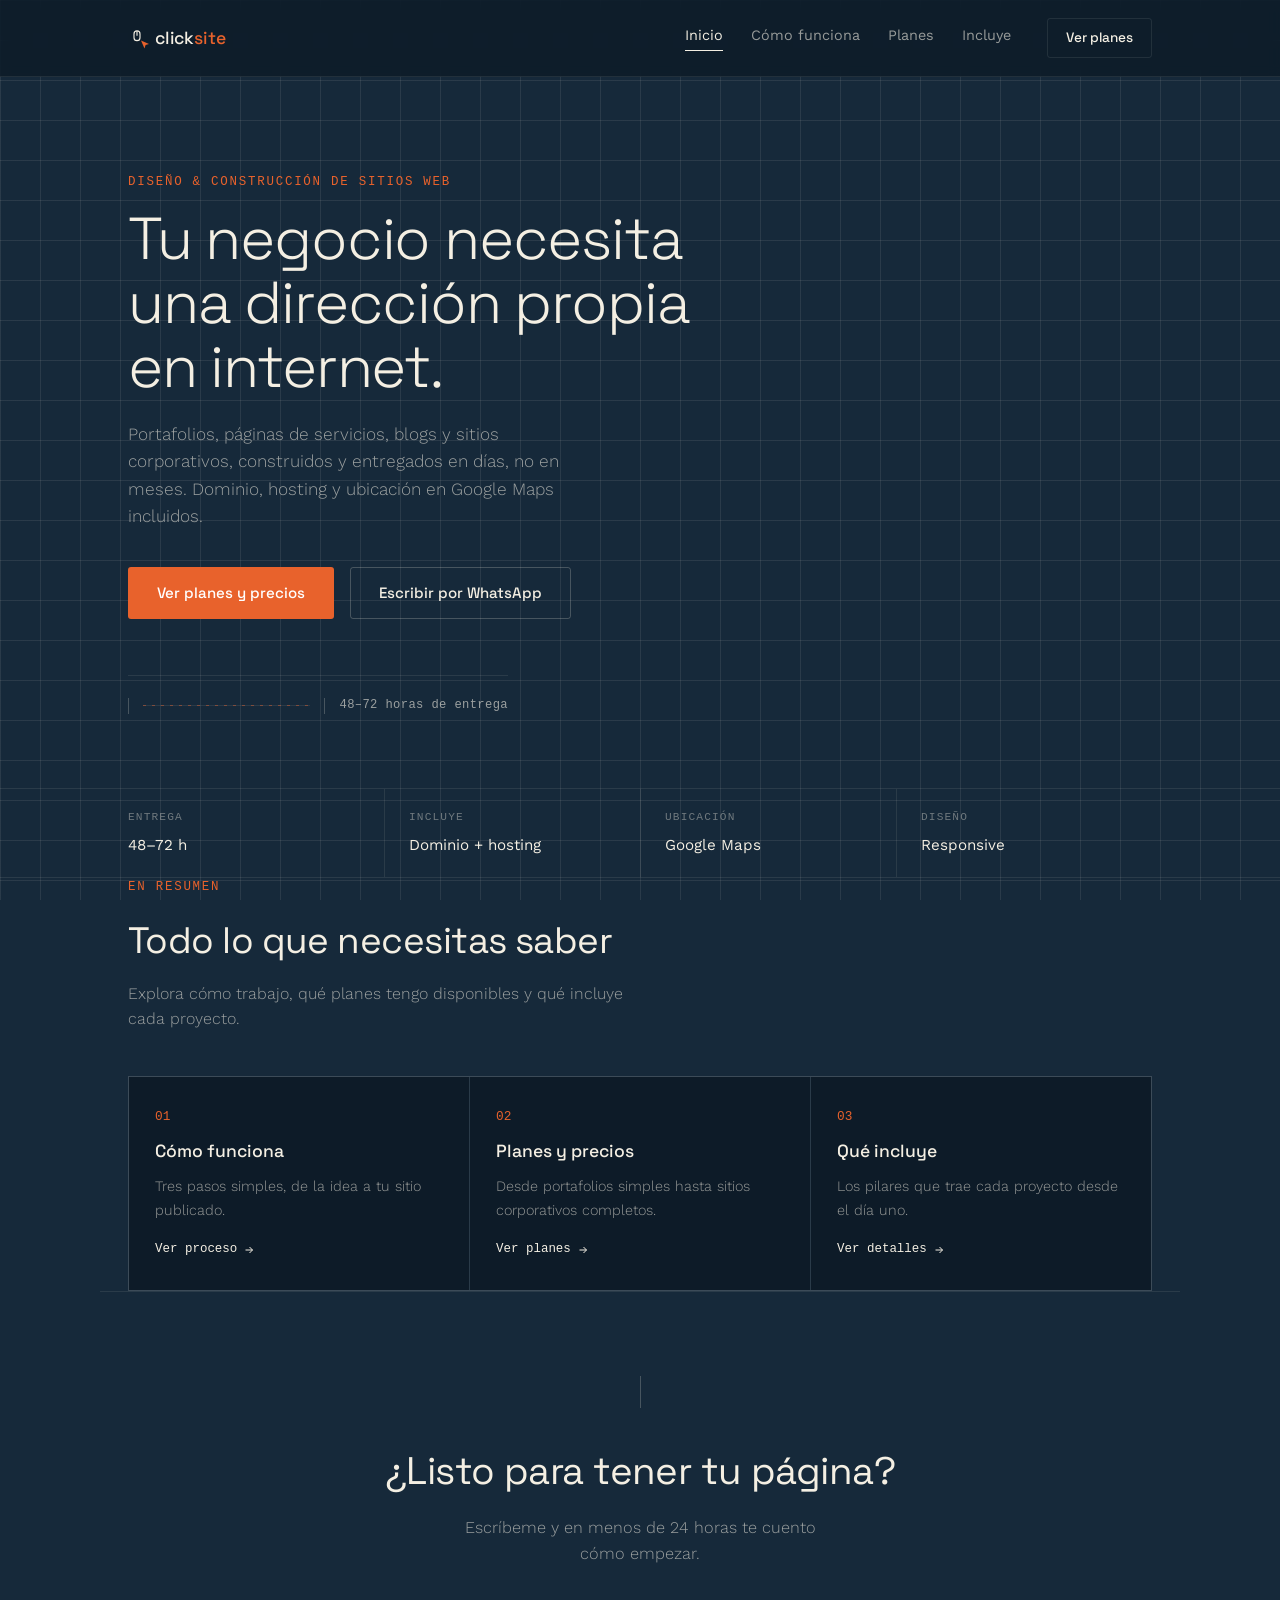
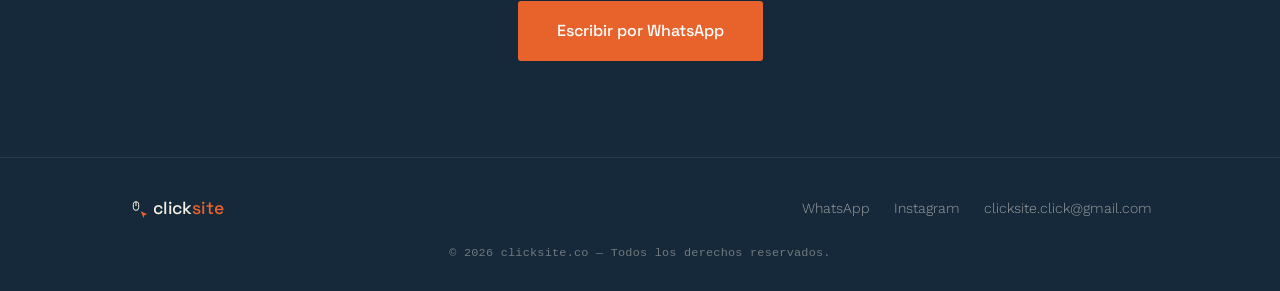
==== commit 2a030bc7: "Update index.html" ====
--- a/index.html
+++ b/index.html
@@ -7,6 +7,9 @@
   <link rel="preconnect" href="https://fonts.googleapis.com" />
   <link rel="preconnect" href="https://fonts.gstatic.com" crossorigin />
   <link href="https://fonts.googleapis.com/css2?family=Space+Grotesk:wght@300;400;500;600&family=Work+Sans:wght@300;400;500&family=IBM+Plex+Mono:wght@400;500&display=swap" rel="stylesheet" />
+  <link rel="icon" type="image/svg+xml" href="favicon.svg" />
+  <link rel="icon" type="image/x-icon" href="favicon.ico" />
+  <link rel="apple-touch-icon" href="apple-touch-icon.png" />
   <link rel="stylesheet" href="style.css" />
 </head>
 <body>
--- a/style.css
+++ b/style.css
@@ -1,28 +1,26 @@
 /* ============================================
-   Tokens (mejorados con más sofisticación)
+   Tokens
 ============================================ */
 :root {
-  --blue-deep: #0f1f2e;
-  --blue-mid: #1a3346;
-  --blue-soft: #2a4a62;
-  --line-blue: rgba(234, 242, 250, 0.08);
-  --paper: #f5f0e8;
-  --paper-dim: #e8dfd0;
+  --blue-deep: #0d1b28;
+  --blue-mid: #16293a;
+  --line: rgba(244, 239, 227, 0.09);
+  --line-strong: rgba(244, 239, 227, 0.22);
+  --paper: #f4efe3;
   --ink: #141824;
-  --ink-soft: #4b5468;
+  --ink-soft: #55607a;
   --rust: #e8622c;
-  --rust-dark: #c94e1d;
-  --rust-glow: rgba(232, 98, 44, 0.25);
+  --mute: rgba(244, 239, 227, 0.6);
+  --mute-soft: rgba(244, 239, 227, 0.4);
   --green: #4c9a6a;
-  --green-soft: rgba(76, 154, 106, 0.15);
 
   --font-display: "Space Grotesk", sans-serif;
   --font-body: "Work Sans", sans-serif;
-
-  --radius: 4px;
-  --shadow-card: 0 20px 60px rgba(0, 0, 0, 0.3);
-  --shadow-btn: 0 4px 16px rgba(232, 98, 44, 0.3);
-  --transition: 0.25s cubic-bezier(0.22, 1, 0.36, 1);
+  --font-mono: "IBM Plex Mono", monospace;
+
+  --radius: 3px;
+  --transition: 0.2s ease;
+  --transition-slow: 0.6s cubic-bezier(0.22, 1, 0.36, 1);
 }
 
 * {
@@ -39,20 +37,35 @@
   background: var(--blue-mid);
   color: var(--paper);
   font-family: var(--font-body);
+  font-weight: 300;
   line-height: 1.6;
   -webkit-font-smoothing: antialiased;
   -moz-osx-font-smoothing: grayscale;
+  opacity: 0;
+}
+
+/* Transición de entrada de página */
+body.page-ready {
+  animation: page-in 0.5s ease forwards;
+}
+
+@keyframes page-in {
+  from { opacity: 0; }
+  to { opacity: 1; }
 }
 
 .wrap {
-  max-width: 1120px;
+  max-width: 1080px;
   margin: 0 auto;
   padding: 0 28px;
-  position: relative;
-}
-
-/* ============================================
-   Blueprint background con más sutileza
+}
+
+a {
+  color: inherit;
+}
+
+/* ============================================
+   Blueprint background
 ============================================ */
 .blueprint-bg {
   position: fixed;
@@ -60,115 +73,154 @@
   z-index: -1;
   background: var(--blue-mid);
   background-image:
-    linear-gradient(var(--line-blue) 1px, transparent 1px),
-    linear-gradient(90deg, var(--line-blue) 1px, transparent 1px);
+    linear-gradient(var(--line) 1px, transparent 1px),
+    linear-gradient(90deg, var(--line) 1px, transparent 1px);
   background-size: 40px 40px;
 }
 
-.blueprint-bg::after {
-  content: '';
-  position: fixed;
-  inset: 0;
-  background: radial-gradient(ellipse at 30% 20%, rgba(26, 51, 70, 0.6), transparent 70%);
-  pointer-events: none;
-}
-
-/* ============================================
-   Botones mejorados
+/* ============================================
+   Eyebrow / mono labels
+============================================ */
+.eyebrow {
+  font-family: var(--font-mono);
+  font-size: 0.78rem;
+  font-weight: 400;
+  letter-spacing: 0.14em;
+  text-transform: uppercase;
+  color: var(--rust);
+  margin-bottom: 14px;
+}
+
+/* ============================================
+   Reveal on scroll — animación corporativa principal
+============================================ */
+.reveal-scroll {
+  opacity: 0;
+  transform: translateY(22px);
+  transition: opacity 0.7s cubic-bezier(0.22, 1, 0.36, 1),
+              transform 0.7s cubic-bezier(0.22, 1, 0.36, 1);
+  transition-delay: var(--rd, 0s);
+}
+
+.reveal-scroll.is-visible {
+  opacity: 1;
+  transform: translateY(0);
+}
+
+/* Reveal inmediato del hero (sin esperar scroll) */
+.reveal {
+  opacity: 0;
+  transform: translateY(14px);
+  animation: reveal-in 0.7s cubic-bezier(0.22, 1, 0.36, 1) forwards;
+  animation-delay: calc(var(--d) * 0.1s);
+}
+
+@keyframes reveal-in {
+  to { opacity: 1; transform: translateY(0); }
+}
+
+/* ============================================
+   Botones — con barrido de luz al hover
 ============================================ */
 .btn {
+  position: relative;
   display: inline-flex;
   align-items: center;
   justify-content: center;
   gap: 8px;
   font-family: var(--font-display);
-  font-weight: 600;
-  font-size: 0.95rem;
-  padding: 14px 30px;
+  font-weight: 500;
+  font-size: 0.94rem;
+  padding: 13px 28px;
   border-radius: var(--radius);
   text-decoration: none;
-  border: 1.5px solid transparent;
+  border: 1px solid transparent;
   transition: var(--transition);
   cursor: pointer;
-  position: relative;
   overflow: hidden;
 }
 
-.btn:hover {
-  transform: translateY(-2px);
-}
-
-.btn:active {
-  transform: translateY(0);
+.btn::before {
+  content: '';
+  position: absolute;
+  top: 0;
+  left: -60%;
+  width: 40%;
+  height: 100%;
+  background: linear-gradient(120deg, transparent, rgba(255, 255, 255, 0.25), transparent);
+  transform: skewX(-20deg);
+  transition: left 0.55s ease;
+}
+
+.btn:hover::before {
+  left: 130%;
 }
 
 .btn-primary {
   background: var(--rust);
   color: #fff;
-  box-shadow: var(--shadow-btn);
 }
 
 .btn-primary:hover {
-  background: var(--rust-dark);
-  box-shadow: 0 6px 24px rgba(232, 98, 44, 0.4);
+  background: #d1551f;
 }
 
 .btn-outline {
   background: transparent;
   color: var(--paper);
-  border-color: rgba(244, 239, 227, 0.35);
+  border-color: var(--line-strong);
 }
 
 .btn-outline:hover {
   border-color: var(--paper);
-  background: rgba(244, 239, 227, 0.06);
 }
 
 .btn-ghost {
   background: transparent;
   color: var(--paper);
-  padding: 8px 20px;
-  border-color: rgba(244, 239, 227, 0.2);
+  padding: 8px 18px;
+  border: 1px solid var(--line);
   font-size: 0.85rem;
 }
 
 .btn-ghost:hover {
-  border-color: rgba(244, 239, 227, 0.5);
+  border-color: var(--line-strong);
 }
 
 .btn-large {
-  padding: 18px 42px;
-  font-size: 1.05rem;
-  letter-spacing: 0.02em;
-}
-
-/* ============================================
-   Header más refinado
+  padding: 16px 38px;
+  font-size: 1rem;
+}
+
+/* ============================================
+   Header
 ============================================ */
 .site-header {
-  padding: 20px 0;
-  border-bottom: 1px solid rgba(244, 239, 227, 0.06);
-  backdrop-filter: blur(4px);
+  padding: 18px 0;
+  border-bottom: 1px solid var(--line);
   position: sticky;
   top: 0;
   z-index: 100;
-  background: rgba(26, 51, 70, 0.7);
+  background: rgba(13, 27, 40, 0.82);
+  backdrop-filter: blur(6px);
 }
 
 .header-inner {
   display: flex;
   align-items: center;
   justify-content: space-between;
+  gap: 24px;
 }
 
 .brand {
   display: flex;
   align-items: center;
-  gap: 10px;
+  gap: 9px;
   font-family: var(--font-display);
-  font-weight: 700;
-  font-size: 1.2rem;
-  letter-spacing: -0.02em;
+  font-weight: 500;
+  font-size: 1.1rem;
+  letter-spacing: -0.01em;
+  text-decoration: none;
 }
 
 .brand-mark {
@@ -176,12 +228,17 @@
   display: inline-flex;
   color: var(--paper);
   flex-shrink: 0;
+  transition: transform 0.4s cubic-bezier(0.22, 1, 0.36, 1);
+}
+
+.brand:hover .brand-mark {
+  transform: rotate(-8deg);
 }
 
 .brand-mark .cursor-icon {
   position: absolute;
-  right: -6px;
-  bottom: -5px;
+  right: -5px;
+  bottom: -4px;
   color: var(--rust);
 }
 
@@ -189,97 +246,109 @@
   color: var(--rust);
 }
 
-/* ============================================
-   Hero mejorado
-============================================ */
-.hero {
-  padding: 80px 28px 100px;
+.main-nav {
+  display: flex;
+  gap: 28px;
+  margin-left: auto;
+  margin-right: 12px;
+}
+
+.main-nav a {
   position: relative;
-}
-
-.hero::after {
+  font-size: 0.9rem;
+  font-weight: 400;
+  color: var(--mute);
+  text-decoration: none;
+  transition: var(--transition);
+  padding-bottom: 4px;
+}
+
+.main-nav a::after {
   content: '';
   position: absolute;
-  right: -10%;
-  top: 20%;
-  width: 400px;
-  height: 400px;
-  background: radial-gradient(circle, rgba(232, 98, 44, 0.06), transparent 70%);
-  pointer-events: none;
-  border-radius: 50%;
-}
-
-.hero-tag {
-  display: inline-block;
-  font-family: var(--font-display);
-  font-size: 0.8rem;
-  font-weight: 600;
-  color: var(--rust);
-  letter-spacing: 0.06em;
-  text-transform: uppercase;
-  margin-bottom: 20px;
-  padding: 6px 16px;
-  border: 1px solid rgba(232, 98, 44, 0.25);
-  border-radius: 100px;
-  background: rgba(232, 98, 44, 0.06);
+  left: 0;
+  bottom: 0;
+  width: 100%;
+  height: 1px;
+  background: var(--rust);
+  transform: scaleX(0);
+  transform-origin: left;
+  transition: transform 0.3s cubic-bezier(0.22, 1, 0.36, 1);
+}
+
+.main-nav a:hover {
+  color: var(--paper);
+}
+
+.main-nav a:hover::after {
+  transform: scaleX(1);
+}
+
+.main-nav a.is-active {
+  color: var(--paper);
+}
+
+.main-nav a.is-active::after {
+  transform: scaleX(1);
+  background: var(--paper);
+}
+
+/* ============================================
+   Hero
+============================================ */
+.hero {
+  padding: 96px 28px 72px;
 }
 
 .hero-title {
   font-family: var(--font-display);
-  font-weight: 700;
-  font-size: clamp(2.4rem, 6vw, 4rem);
-  line-height: 1.05;
-  margin: 0 0 24px;
-  max-width: 14ch;
-  letter-spacing: -0.03em;
-}
-
-.hero-title .highlight {
-  background: linear-gradient(135deg, var(--rust), #f09a6e);
-  -webkit-background-clip: text;
-  -webkit-text-fill-color: transparent;
-  background-clip: text;
+  font-weight: 300;
+  font-size: clamp(2.3rem, 5.6vw, 3.7rem);
+  line-height: 1.08;
+  margin: 0 0 22px;
+  letter-spacing: -0.02em;
+  color: var(--paper);
 }
 
 .hero-sub {
-  font-size: 1.15rem;
-  color: rgba(244, 239, 227, 0.8);
-  max-width: 48ch;
-  margin: 0 0 40px;
-  font-weight: 400;
+  font-size: 1.08rem;
+  font-weight: 300;
+  color: var(--mute);
+  max-width: 46ch;
+  margin: 0 0 36px;
 }
 
 .hero-actions {
   display: flex;
   gap: 16px;
   flex-wrap: wrap;
-  margin-bottom: 64px;
-}
-
-/* Línea de entrega más elegante */
+  margin-bottom: 56px;
+}
+
+/* Línea de dimensión — se dibuja al entrar en pantalla */
 .dimension-line {
   display: flex;
   align-items: center;
   gap: 14px;
-  max-width: 400px;
-  padding-top: 12px;
-  border-top: 1px solid rgba(244, 239, 227, 0.08);
+  max-width: 380px;
+  padding-top: 20px;
+  border-top: 1px solid var(--line);
 }
 
 .dim-start,
 .dim-end {
-  width: 2px;
-  height: 18px;
-  background: rgba(244, 239, 227, 0.3);
+  width: 1px;
+  height: 16px;
+  background: var(--line-strong);
   flex-shrink: 0;
 }
 
 .dim-track {
   flex: 1;
-  height: 2px;
-  background: rgba(244, 239, 227, 0.15);
+  height: 1px;
+  background: var(--line);
   position: relative;
-  border-radius: 2px;
+  overflow: hidden;
 }
 
 .dim-fill {
@@ -287,197 +356,281 @@
   left: 0;
   top: -3px;
   width: 100%;
-  height: 8px;
+  height: 7px;
   background-image: repeating-linear-gradient(90deg,
-      rgba(232, 98, 44, 0.4),
-      rgba(232, 98, 44, 0.4) 4px,
-      transparent 4px,
-      transparent 10px);
-  border-radius: 2px;
+      rgba(232, 98, 44, 0.45),
+      rgba(232, 98, 44, 0.45) 3px,
+      transparent 3px,
+      transparent 9px);
+  transform: scaleX(0);
+  transform-origin: left;
+  transition: transform 0.9s cubic-bezier(0.22, 1, 0.36, 1);
+}
+
+.dim-track.dim-fill-visible .dim-fill {
+  transform: scaleX(1);
 }
 
 .dim-label {
-  font-family: var(--font-display);
-  font-size: 0.8rem;
-  font-weight: 500;
-  color: rgba(244, 239, 227, 0.7);
+  font-family: var(--font-mono);
+  font-size: 0.76rem;
+  font-weight: 400;
+  color: var(--mute);
   white-space: nowrap;
-  letter-spacing: 0.02em;
-}
-
-/* ============================================
-   Secciones mejoradas
+  letter-spacing: 0.03em;
+}
+
+/* ============================================
+   Ficha técnica
+============================================ */
+.specsheet {
+  border-top: 1px solid var(--line);
+  border-bottom: 1px solid var(--line);
+}
+
+.specsheet-grid {
+  display: grid;
+  grid-template-columns: repeat(4, 1fr);
+}
+
+.spec-item {
+  display: flex;
+  flex-direction: column;
+  gap: 6px;
+  padding: 20px 24px;
+  border-left: 1px solid var(--line);
+  transition: background var(--transition);
+}
+
+.spec-item:hover {
+  background: rgba(244, 239, 227, 0.03);
+}
+
+.spec-item:first-child {
+  border-left: none;
+  padding-left: 0;
+}
+
+.spec-label {
+  font-family: var(--font-mono);
+  font-size: 0.7rem;
+  letter-spacing: 0.1em;
+  text-transform: uppercase;
+  color: var(--mute-soft);
+}
+
+.spec-value {
+  font-size: 0.95rem;
+  font-weight: 400;
+  color: var(--paper);
+}
+
+/* ============================================
+   Secciones
 ============================================ */
 section {
-  padding: 64px 0;
+  padding: 72px 0;
+}
+
+.page-hero {
+  padding: 64px 28px 48px;
+  border-bottom: 1px solid var(--line);
 }
 
 .section-header {
-  margin-bottom: 48px;
+  margin-bottom: 44px;
+  max-width: 52ch;
 }
 
 .section-title {
   font-family: var(--font-display);
-  font-weight: 700;
-  font-size: clamp(1.8rem, 3.5vw, 2.5rem);
-  letter-spacing: -0.02em;
-  margin: 0 0 8px;
+  font-weight: 400;
+  font-size: clamp(1.7rem, 3.2vw, 2.3rem);
+  letter-spacing: -0.015em;
+  margin: 0 0 10px;
 }
 
 .section-sub {
-  color: rgba(244, 239, 227, 0.7);
-  font-size: 1.05rem;
-  max-width: 52ch;
+  color: var(--mute);
+  font-size: 1rem;
+  font-weight: 300;
   margin: 0;
 }
 
-.section-sub strong {
-  color: var(--paper);
-  font-weight: 500;
-}
-
-/* ============================================
-   Proceso mejorado
-============================================ */
+/* ============================================
+   Proceso
+============================================ */
+.process {
+  border-top: 1px solid var(--line);
+}
+
 .process-grid {
   display: grid;
   grid-template-columns: repeat(3, 1fr);
-  gap: 32px;
 }
 
 .process-step {
-  border-top: 2px solid rgba(232, 98, 44, 0.25);
-  padding-top: 24px;
-  transition: var(--transition);
+  padding-left: 28px;
+  border-left: 1px solid var(--line);
+  transition: border-color var(--transition);
 }
 
 .process-step:hover {
-  border-top-color: var(--rust);
+  border-left-color: var(--rust);
+}
+
+.process-step:first-child {
+  border-left: none;
+  padding-left: 0;
+}
+
+.process-step:first-child:hover {
+  border-left: none;
 }
 
 .step-num {
-  font-family: var(--font-display);
-  font-weight: 700;
-  font-size: 1.4rem;
+  font-family: var(--font-mono);
+  font-weight: 400;
+  font-size: 0.85rem;
   color: var(--rust);
   display: block;
-  margin-bottom: 12px;
+  margin-bottom: 16px;
 }
 
 .process-step h3 {
   font-family: var(--font-display);
-  font-size: 1.2rem;
-  font-weight: 600;
-  margin: 0 0 8px;
+  font-size: 1.1rem;
+  font-weight: 500;
+  margin: 0 0 10px;
 }
 
 .process-step p {
-  color: rgba(244, 239, 227, 0.7);
-  font-size: 0.95rem;
+  color: var(--mute);
+  font-size: 0.92rem;
+  font-weight: 300;
   margin: 0;
-}
-
-/* ============================================
-   Planes mejorados — más premium
-============================================ */
+  max-width: 32ch;
+}
+
+/* ============================================
+   Planes
+============================================ */
+.plans {
+  border-top: 1px solid var(--line);
+}
+
 .plans-grid {
   display: grid;
   grid-template-columns: repeat(3, 1fr);
-  gap: 28px;
-  align-items: start;
+  gap: 1px;
+  background: var(--line);
+  border: 1px solid var(--line);
 }
 
 .plan-card {
   position: relative;
   background: var(--paper);
   color: var(--ink);
-  border-radius: var(--radius);
-  padding: 36px 30px 30px;
+  padding: 32px 28px 28px;
   display: flex;
   flex-direction: column;
-  transition: var(--transition);
-  box-shadow: 0 4px 20px rgba(0, 0, 0, 0.1);
+  transition: var(--transition-slow);
 }
 
 .plan-card:hover {
-  transform: translateY(-6px);
-  box-shadow: 0 24px 60px rgba(0, 0, 0, 0.2);
-}
-
-.plan-featured {
-  background: var(--paper);
-  transform: translateY(-8px);
-  box-shadow: var(--shadow-card);
-  border: 1px solid rgba(232, 98, 44, 0.15);
-}
-
-.plan-featured:hover {
-  transform: translateY(-14px);
+  transform: translateY(-4px);
+  box-shadow: 0 18px 40px rgba(0, 0, 0, 0.22);
+  z-index: 2;
 }
 
 .plan-flag {
   position: absolute;
-  top: -12px;
-  left: 28px;
-  background: var(--rust);
-  color: #fff;
-  font-family: var(--font-display);
-  font-size: 0.7rem;
-  font-weight: 700;
-  padding: 5px 16px;
-  border-radius: 100px;
-  letter-spacing: 0.04em;
+  top: 16px;
+  right: 20px;
+  font-family: var(--font-mono);
+  font-size: 0.68rem;
+  font-weight: 500;
+  color: var(--rust);
+  letter-spacing: 0.08em;
   text-transform: uppercase;
+}
+
+.plan-head {
+  display: flex;
+  align-items: baseline;
+  gap: 14px;
+  margin-bottom: 4px;
+}
+
+.plan-index {
+  font-family: var(--font-mono);
+  font-size: 0.9rem;
+  color: var(--ink-soft);
+  border: 1px solid rgba(20, 24, 36, 0.18);
+  width: 26px;
+  height: 26px;
+  display: inline-flex;
+  align-items: center;
+  justify-content: center;
+  flex-shrink: 0;
+  border-radius: 50%;
+  transition: var(--transition);
+}
+
+.plan-card:hover .plan-index {
+  border-color: var(--rust);
+  color: var(--rust);
 }
 
 .plan-head h3 {
   font-family: var(--font-display);
-  font-size: 1.35rem;
-  font-weight: 700;
-  margin: 0 0 4px;
+  font-size: 1.25rem;
+  font-weight: 500;
+  margin: 0 0 3px;
 }
 
 .plan-for {
-  font-size: 0.9rem;
+  font-size: 0.86rem;
   color: var(--ink-soft);
-  margin: 0 0 20px;
+  margin: 0;
   font-weight: 400;
 }
 
 .plan-price {
   font-family: var(--font-display);
-  font-weight: 700;
-  font-size: 2.2rem;
-  margin-bottom: 24px;
-  border-top: 1.5px solid rgba(20, 33, 61, 0.1);
-  border-bottom: 1.5px solid rgba(20, 33, 61, 0.1);
+  font-weight: 400;
+  font-size: 2rem;
+  margin: 20px 0 22px;
   padding: 16px 0;
+  border-top: 1px solid rgba(20, 24, 36, 0.12);
+  border-bottom: 1px solid rgba(20, 24, 36, 0.12);
 }
 
 .plan-price .cur {
-  font-size: 1.2rem;
+  font-size: 1.1rem;
   vertical-align: super;
   color: var(--ink-soft);
-  font-weight: 500;
+  font-weight: 400;
 }
 
 .plan-price .dash {
-  font-size: 1.4rem;
+  font-size: 1.3rem;
   margin: 0 4px;
   color: var(--ink-soft);
 }
 
 .plan-list {
   list-style: none;
-  margin: 0 0 32px;
+  margin: 0 0 28px;
   padding: 0;
   flex-grow: 1;
 }
 
 .plan-list li {
-  font-size: 0.92rem;
-  padding: 10px 0;
-  border-bottom: 1px solid rgba(20, 33, 61, 0.06);
+  font-size: 0.9rem;
+  font-weight: 400;
+  padding: 9px 0;
+  border-bottom: 1px solid rgba(20, 24, 36, 0.07);
   color: var(--ink);
   display: flex;
   align-items: center;
@@ -487,8 +640,8 @@
 .plan-list li::before {
   content: '✓';
   color: var(--green);
-  font-weight: 700;
-  font-size: 0.85rem;
+  font-weight: 600;
+  font-size: 0.82rem;
 }
 
 .plan-list li:first-child {
@@ -506,116 +659,177 @@
 
 .plan-card .btn-outline {
   color: var(--ink);
-  border-color: rgba(20, 33, 61, 0.2);
+  border-color: rgba(20, 24, 36, 0.2);
 }
 
 .plan-card .btn-outline:hover {
   border-color: var(--ink);
-  background: rgba(20, 33, 61, 0.04);
-}
-
-.plan-card .btn-primary {
-  background: var(--rust);
-  color: #fff;
-}
-
-.plan-card .btn-primary:hover {
-  background: var(--rust-dark);
-}
-
-/* ============================================
-   Incluye — con iconos más refinados
-============================================ */
+}
+
+/* ============================================
+   Incluye
+============================================ */
+.includes {
+  border-top: 1px solid var(--line);
+}
+
 .includes-grid {
   display: grid;
   grid-template-columns: repeat(2, 1fr);
-  gap: 32px 48px;
+  gap: 0 48px;
 }
 
 .include-item {
   display: flex;
-  gap: 18px;
+  gap: 16px;
   align-items: flex-start;
-  padding: 12px 0;
-  border-bottom: 1px solid rgba(244, 239, 227, 0.06);
-}
-
-.include-item:last-child {
-  border-bottom: none;
+  padding: 18px 0;
+  border-bottom: 1px solid var(--line);
+  transition: padding-left var(--transition);
+}
+
+.include-item:hover {
+  padding-left: 6px;
 }
 
 .include-mark {
   display: flex;
   align-items: center;
   justify-content: center;
-  width: 32px;
-  height: 32px;
-  background: var(--green-soft);
+  width: 26px;
+  height: 26px;
+  border: 1px solid rgba(76, 154, 106, 0.4);
   border-radius: 50%;
   flex-shrink: 0;
-  font-family: var(--font-display);
   color: var(--green);
-  font-size: 1rem;
-  font-weight: 700;
+  font-size: 0.85rem;
+  font-weight: 600;
+  margin-top: 2px;
 }
 
 .include-item h4 {
   font-family: var(--font-display);
-  font-size: 1.05rem;
-  font-weight: 600;
+  font-size: 1rem;
+  font-weight: 500;
   margin: 0 0 4px;
 }
 
 .include-item p {
-  color: rgba(244, 239, 227, 0.7);
-  font-size: 0.92rem;
+  color: var(--mute);
+  font-size: 0.9rem;
+  font-weight: 300;
   margin: 0;
 }
 
 /* ============================================
-   Final CTA mejorado
+   Teaser (usado en index para enlazar a otras páginas)
+============================================ */
+.teaser-grid {
+  display: grid;
+  grid-template-columns: repeat(3, 1fr);
+  gap: 1px;
+  background: var(--line);
+  border: 1px solid var(--line);
+}
+
+.teaser-card {
+  background: var(--blue-deep);
+  padding: 30px 26px;
+  text-decoration: none;
+  color: var(--paper);
+  transition: var(--transition);
+  display: flex;
+  flex-direction: column;
+  gap: 10px;
+}
+
+.teaser-card:hover {
+  background: rgba(244, 239, 227, 0.04);
+}
+
+.teaser-num {
+  font-family: var(--font-mono);
+  font-size: 0.8rem;
+  color: var(--rust);
+}
+
+.teaser-card h3 {
+  font-family: var(--font-display);
+  font-size: 1.1rem;
+  font-weight: 500;
+  margin: 0;
+}
+
+.teaser-card p {
+  color: var(--mute);
+  font-size: 0.9rem;
+  font-weight: 300;
+  margin: 0;
+}
+
+.teaser-link {
+  margin-top: 8px;
+  font-family: var(--font-mono);
+  font-size: 0.78rem;
+  color: var(--paper);
+  display: inline-flex;
+  align-items: center;
+  gap: 6px;
+}
+
+.teaser-card:hover .teaser-link {
+  color: var(--rust);
+}
+
+.teaser-link svg {
+  transition: transform var(--transition);
+}
+
+.teaser-card:hover .teaser-link svg {
+  transform: translateX(4px);
+}
+
+/* ============================================
+   Final CTA
 ============================================ */
 .final-cta {
-  padding: 80px 28px 100px;
+  padding: 84px 28px 96px;
   text-align: center;
-  position: relative;
-}
-
-.final-cta::before {
-  content: '';
-  position: absolute;
-  left: 50%;
-  top: 0;
-  transform: translateX(-50%);
-  width: 120px;
-  height: 2px;
-  background: var(--rust);
-  opacity: 0.3;
+  border-top: 1px solid var(--line);
+}
+
+.final-rule {
+  display: block;
+  width: 1px;
+  height: 32px;
+  background: var(--line-strong);
+  margin: 0 auto 32px;
 }
 
 .final-cta h2 {
   font-family: var(--font-display);
-  font-weight: 700;
-  font-size: clamp(1.8rem, 4vw, 2.6rem);
-  margin: 0 0 16px;
-  letter-spacing: -0.02em;
+  font-weight: 400;
+  font-size: clamp(1.7rem, 3.6vw, 2.4rem);
+  margin: 0 0 14px;
+  letter-spacing: -0.015em;
 }
 
 .final-cta p {
-  color: rgba(244, 239, 227, 0.7);
-  font-size: 1.1rem;
-  margin: 0 0 36px;
-  max-width: 40ch;
+  color: var(--mute);
+  font-size: 1.02rem;
+  font-weight: 300;
+  margin: 0 0 34px;
+  max-width: 38ch;
   margin-left: auto;
   margin-right: auto;
 }
 
 /* ============================================
-   Footer refinado
+   Footer
 ============================================ */
 .site-footer {
-  padding: 40px 28px 32px;
-  border-top: 1px solid rgba(244, 239, 227, 0.06);
+  padding: 36px 0 28px;
+  border-top: 1px solid var(--line);
 }
 
 .footer-inner {
@@ -623,18 +837,18 @@
   align-items: center;
   justify-content: space-between;
   flex-wrap: wrap;
-  gap: 20px;
+  gap: 18px;
 }
 
 .footer-links {
   display: flex;
-  gap: 28px;
+  gap: 24px;
 }
 
 .footer-links a {
-  color: rgba(244, 239, 227, 0.6);
+  color: var(--mute);
   text-decoration: none;
-  font-size: 0.9rem;
+  font-size: 0.88rem;
   transition: var(--transition);
 }
 
@@ -643,9 +857,10 @@
 }
 
 .footer-legal {
-  margin: 24px 0 0;
-  font-size: 0.8rem;
-  color: rgba(244, 239, 227, 0.3);
+  margin: 22px 28px 0;
+  font-family: var(--font-mono);
+  font-size: 0.74rem;
+  color: var(--mute-soft);
   text-align: center;
   letter-spacing: 0.02em;
 }
@@ -654,29 +869,50 @@
    Responsive
 ============================================ */
 @media (max-width: 900px) {
-  .process-grid,
-  .plans-grid {
-    grid-template-columns: 1fr 1fr;
-  }
-
-  .plan-featured {
-    transform: none;
-  }
-
-  .plan-featured:hover {
-    transform: translateY(-6px);
+  .process-grid {
+    grid-template-columns: 1fr;
+    gap: 32px;
+  }
+
+  .process-step {
+    border-left: none;
+    padding-left: 0;
+    padding-bottom: 28px;
+    border-bottom: 1px solid var(--line);
+  }
+
+  .process-step:last-child {
+    border-bottom: none;
+    padding-bottom: 0;
+  }
+
+  .plans-grid,
+  .teaser-grid {
+    grid-template-columns: 1fr;
+  }
+
+  .specsheet-grid {
+    grid-template-columns: repeat(2, 1fr);
+    row-gap: 20px;
+  }
+
+  .spec-item:nth-child(3) {
+    border-left: none;
+    padding-left: 0;
   }
 }
 
 @media (max-width: 680px) {
-  .process-grid,
-  .plans-grid,
   .includes-grid {
     grid-template-columns: 1fr;
   }
 
+  .main-nav {
+    display: none;
+  }
+
   .hero {
-    padding: 48px 20px 64px;
+    padding: 56px 20px 48px;
   }
 
   .hero-actions {
@@ -693,21 +929,16 @@
     align-items: flex-start;
   }
 
-  .footer-links {
-    flex-wrap: wrap;
-    gap: 16px;
-  }
-
-  .brand {
-    font-size: 1rem;
-  }
-
   .plan-card {
-    padding: 28px 20px 24px;
+    padding: 26px 22px 22px;
   }
 
   .dimension-line {
     max-width: 100%;
+  }
+
+  .specsheet-grid {
+    grid-template-columns: 1fr 1fr;
   }
 }
 
@@ -715,5 +946,10 @@
   * {
     transition: none !important;
     scroll-behavior: auto !important;
-  }
-}
+    animation: none !important;
+  }
+
+  body { opacity: 1; }
+  .reveal, .reveal-scroll { opacity: 1; transform: none; }
+  .dim-fill { transform: scaleX(1) !important; }
+}
